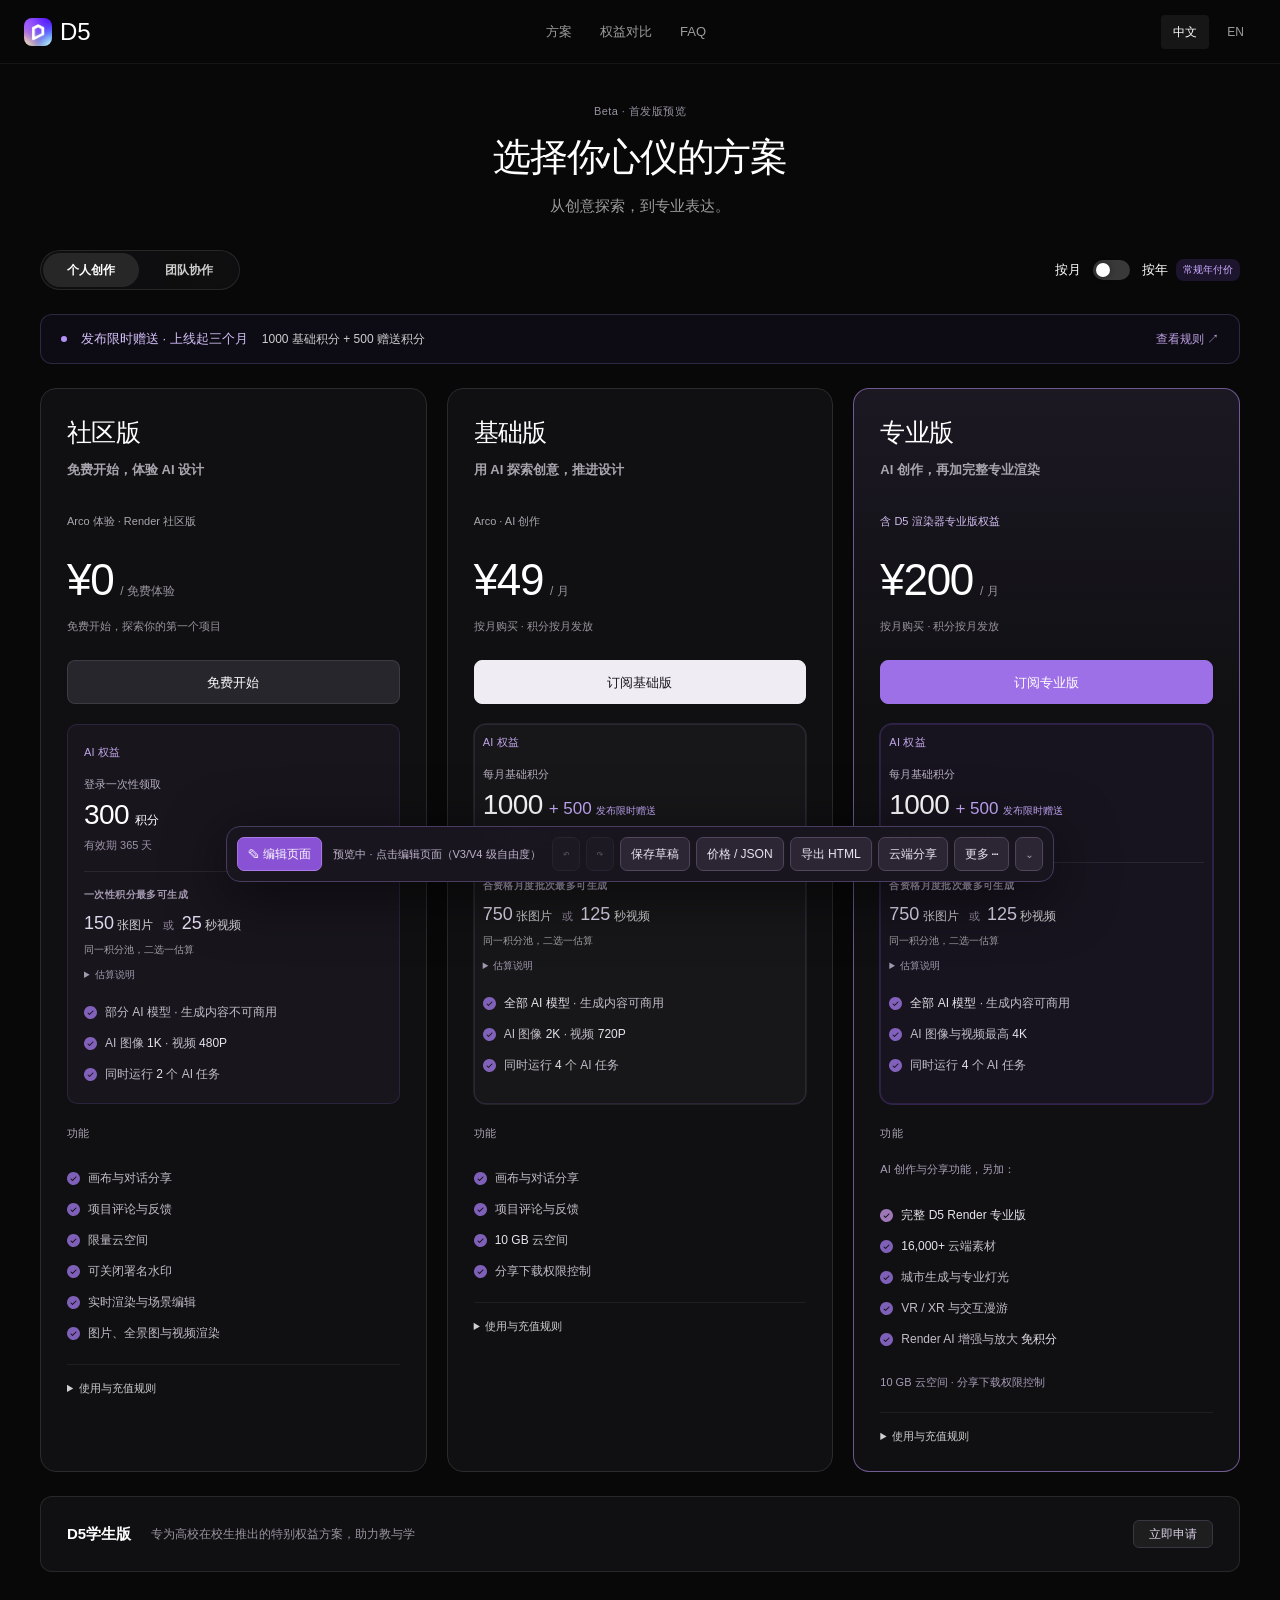
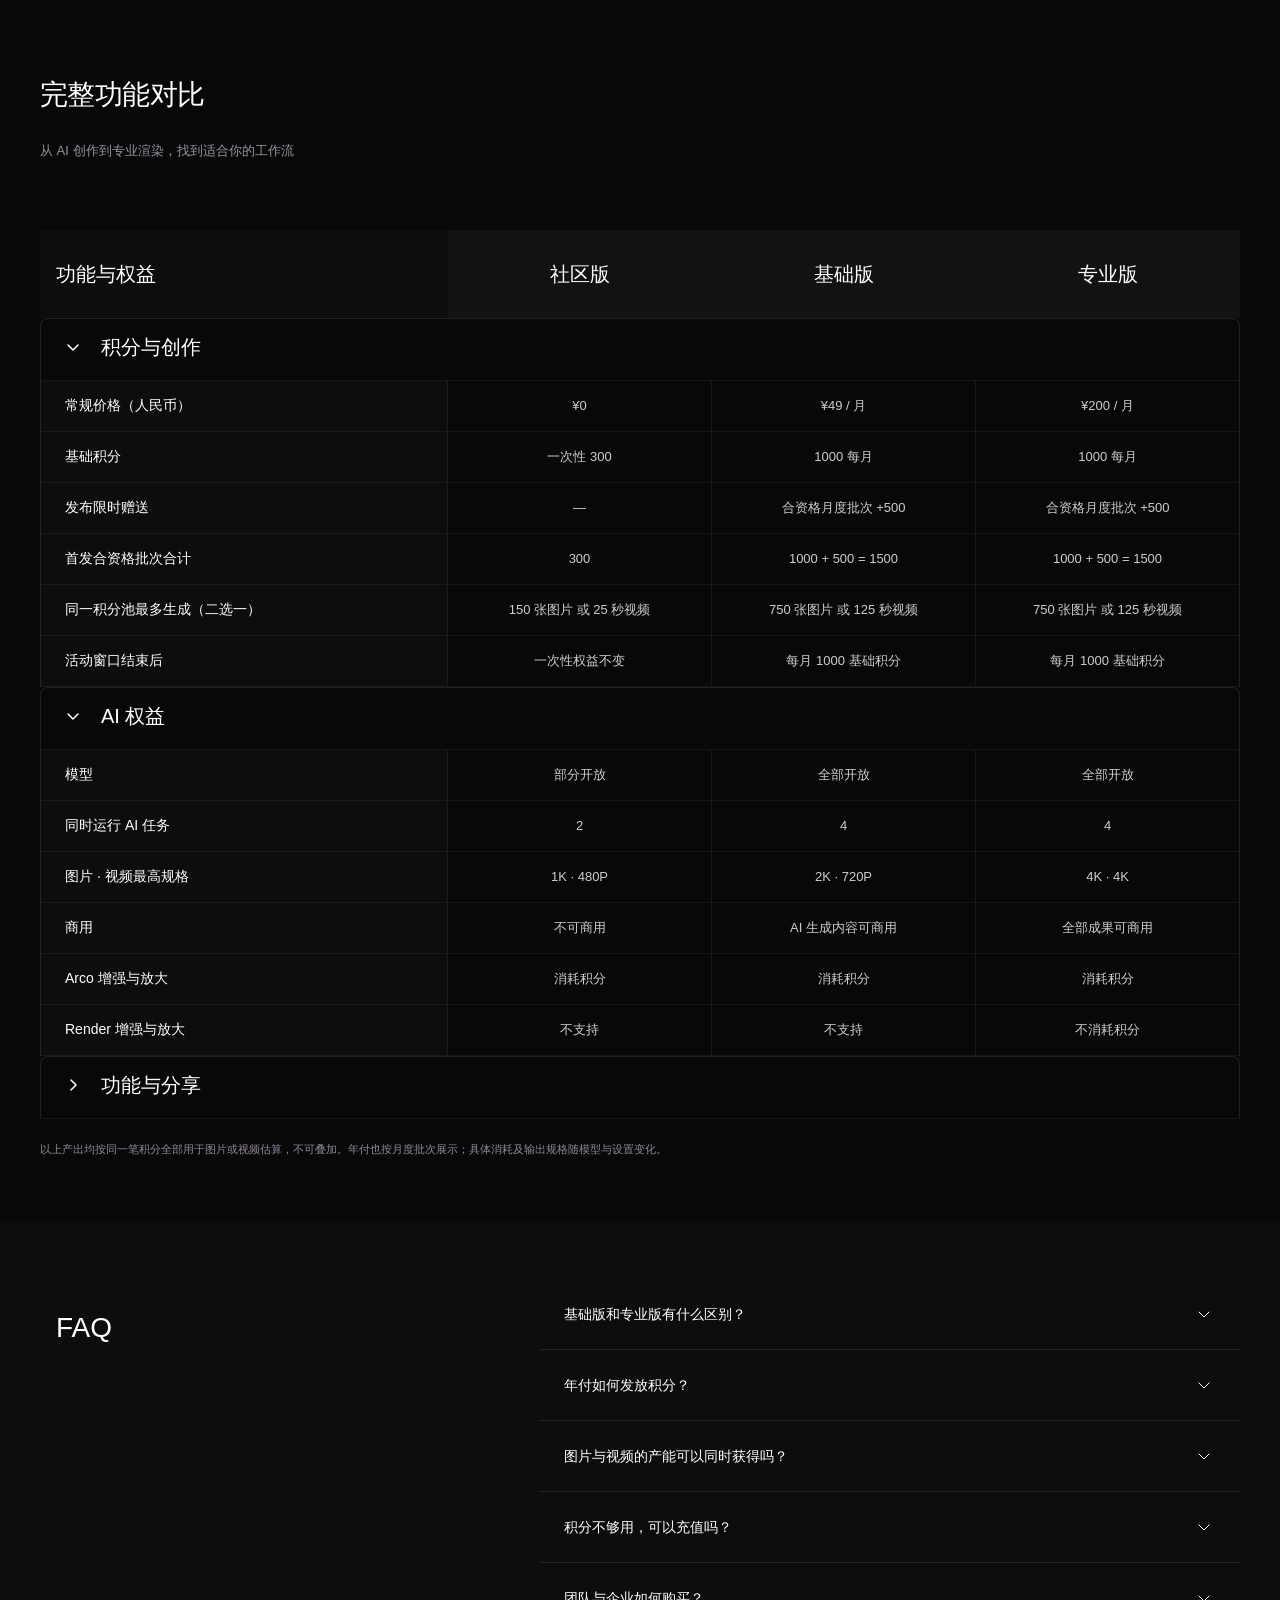
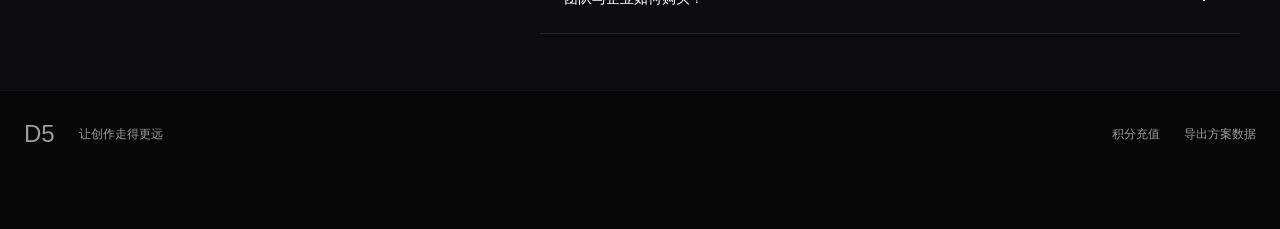
==== index.html @ 098150d0 "Add static D5 pricing beta demo for GitHub Pages. Extract the existing demo to the repository root, " ====
<!doctype html>
<html lang="zh-CN">
<head>
  <meta charset="UTF-8">
  <meta name="viewport" content="width=device-width, initial-scale=1">
  <meta name="theme-color" content="#000000">
  <meta name="d5-cloud-api" content="">
  <meta name="description" content="D5 首发方案：基础版与专业版每月 1000 基础积分，首发合资格批次加赠 500。">
  <title>D5 · 首发方案 Beta</title>
  <link rel="icon" href="assets/d5-logo.png">
  <link rel="stylesheet" href="styles.css?v=202611-beta-1">
  <link rel="stylesheet" href="beta.css?v=202611-beta-gork-1">
  <link rel="stylesheet" href="editor.css?v=202611-beta-gork-cloud-1">
</head>
<body data-page="pricing">
  <a class="skip-link" href="#main" data-zh="跳至主要内容" data-en="Skip to content">跳至主要内容</a>
  <header class="global-nav">
    <a class="brand" href="#pricing" aria-label="D5"><img src="assets/brand.webp" alt=""><span>D5</span></a>
    <nav class="section-nav" aria-label="Page sections">
      <a href="#pricing" data-zh="方案" data-en="Plans">方案</a>
      <a href="#comparison" class="personal-only" data-zh="权益对比" data-en="Compare">权益对比</a>

      <a href="#faq">FAQ</a>
    </nav>
    <fieldset class="language-switch" aria-label="Language">
      <button type="button" data-lang="zh" aria-pressed="true">中文</button><button type="button" data-lang="en" aria-pressed="false">EN</button>
    </fieldset>
  </header>
  <main id="main">
    <section class="hero container" data-module="hero">
      <span class="beta-marker" data-zh="Beta · 首发版预览" data-en="Beta · Launch preview">Beta · 首发版预览</span>
      <h1 data-edit-key="hero.title" data-zh="选择你心仪的方案" data-en="Choose the plan that suits you">选择你心仪的方案</h1>
      <p class="hero-subtitle" data-edit-key="hero.subtitle" data-zh="从创意探索，到专业表达。" data-en="From creative exploration to professional expression."></p>
    </section>
    <section class="pricing container" id="pricing" aria-label="Plans">
      <div class="pricing-toolbar">
        <div class="segmented audience-switch" role="group" aria-label="选择用户类别">
          <button type="button" data-audience="personal" aria-pressed="true" data-zh="个人创作" data-en="For creators">个人创作</button>
          <button type="button" data-audience="team" aria-pressed="false" data-zh="团队协作" data-en="For teams">团队协作</button>
        </div>
        <div class="billing personal-only">
          <span data-zh="按月" data-en="Monthly">按月</span>
          <button type="button" class="toggle" data-billing-toggle aria-pressed="false" aria-label="切换按年购买"><span></span></button>
          <div class="billing-annual"><span data-zh="按年" data-en="Yearly">按年</span><b data-zh="常规年付价" data-en="Regular annual rate">常规年付价</b></div>
        </div>
      </div>
      <aside class="launch-band personal-only" id="launch-rules" aria-label="Launch bonus" data-module="launchBand"><div id="launch-rules-body"></div></aside>
      <div class="plan-grid" id="plan-grid"></div>
      <div class="education personal-only" data-module="education"><div class="education-inner">
        <strong data-education="title">D5学生版</strong>
        <span data-education="subtitle">专为高校在校生推出的特别权益方案，助力教与学</span>
        <a href="https://www.d5render.cn/edu/" data-education="button">立即申请</a>
      </div></div>
    </section>
    <section class="section container personal-only" id="comparison" data-module="comparison" aria-labelledby="comparison-title">
      <div class="section-head"><h2 id="comparison-title" data-edit-key="comparison.title" data-zh="完整功能对比" data-en="Compare all features">完整功能对比</h2><p data-edit-key="comparison.subtitle" data-zh="从 AI 创作到专业渲染，找到适合你的工作流" data-en="From AI creation to professional rendering, find your workflow"></p></div>
      <p class="compare-hint" data-zh="左右滑动，查看完整对比 →" data-en="Swipe to compare all features →"></p>
      <div class="compare-scroll" tabindex="0" role="region" aria-labelledby="comparison-title"><div id="compare"></div></div>
      <p class="comparison-note" data-zh="以上产出均按同一笔积分全部用于图片或视频估算，不可叠加。年付也按月度批次展示；具体消耗及输出规格随模型与设置变化。" data-en="Output estimates use the same pool entirely for images or video and cannot be added together. Annual billing also shows monthly-batch output. Costs and output limits vary by model and settings."></p>
    </section>
    <section class="faq" id="faq" data-module="faq" aria-labelledby="faq-title"><div class="container faq-inner"><div class="faq-title"><h2 id="faq-title" data-edit-key="faq.title">FAQ</h2></div><div class="faq-list" id="faq-list"></div></div></section>
  </main>
  <footer class="beta-footer" data-module="footer"><a class="brand" href="#pricing"><span>D5</span></a><span data-edit-key="footer.tagline" data-zh="让创作走得更远" data-en="Take your creativity further"></span><div class="footer-links"><a href="topup.html" data-zh="积分充值" data-en="Credit top-ups"></a><button type="button" data-export data-zh="导出方案数据" data-en="Export plan data"></button></div></footer>
  <dialog id="order-preview" aria-labelledby="preview-title" aria-describedby="preview-demo"><div id="preview-content"></div></dialog>
  <div class="sr-only" id="announcer" role="status" aria-live="polite"></div>
  <script src="data.js?v=202611-beta-gork-1"></script>
  <script src="i18n-sync.js?v=202611-beta-1"></script>
  <script src="business.js?v=202611-beta-gork-1"></script>
  <script src="app.js?v=202611-beta-gork-1"></script>
  <script src="flows.js?v=202611-beta-gork-1"></script>
  <script src="editor.js?v=202611-beta-gork-cloud-1"></script>
  <script src="cloud-sync.js?v=202611-beta-gork-cloud-1"></script>
</body>
</html>
---- styles.css ----
@charset "UTF-8";
/* D5 pricing page.
   Section design: Figma "Official Website / Global" (31951:32322), 1920 frame, content px-240 → 1440.
   Header / footer: reference site (d5-arco-landing). */

:root {
  --content-width: min(1440px, calc(100% - clamp(32px, 8vw - 24px, 64px)));
  --ai: #9459ff;
  --font: Inter, "PingFang SC", "Microsoft YaHei", sans-serif;
  --border-10: rgba(255, 255, 255, .1);
  --border-6: rgba(255, 255, 255, .06);
  --text-80: rgba(255, 255, 255, .8);
  --text-60: rgba(255, 255, 255, .6);
}

* { box-sizing: border-box; }
[hidden] { display: none !important; }
html { scroll-behavior: smooth; scroll-padding-top: 64px; }
body { margin: 0; background: #000; color: #fff; font-family: var(--font); font-size: 14px; line-height: 22px; -webkit-font-smoothing: antialiased; }
a { color: inherit; text-decoration: none; }
button { font: inherit; color: inherit; background: none; border: 0; padding: 0; cursor: pointer; }
img { display: block; }
h1, h2, h3, p { margin: 0; }
fieldset { border: 0; margin: 0; padding: 0; min-width: 0; }
.sr-only { position: absolute; width: 1px; height: 1px; padding: 0; margin: -1px; overflow: hidden; clip: rect(0, 0, 0, 0); white-space: nowrap; border: 0; }
.container { width: var(--content-width); margin-inline: auto; }

/* ---------- Header (reference site) ---------- */
.global-nav { position: sticky; top: 0; z-index: 50; display: flex; align-items: center; justify-content: space-between; height: 64px; padding: 0 max(32px, 8.333vw); background: rgba(13, 13, 16, .9); -webkit-backdrop-filter: blur(24px); backdrop-filter: blur(24px); }
.brand { display: flex; align-items: center; gap: 8px; font-family: Outfit, Inter, sans-serif; font-size: 24px; font-weight: 500; white-space: nowrap; }
.brand img { width: 28px; height: 28px; border-radius: 8px; object-fit: cover; }
.language-switch { display: flex; gap: 6px; }
.language-switch button { padding: 8px 12px; border-radius: 4px; font-size: 12px; line-height: 18px; color: var(--text-60); }
.language-switch button[aria-pressed="true"] { background: rgba(255, 255, 255, .06); color: #fff; }

/* ---------- Hero ---------- */
.hero { display: flex; flex-direction: column; gap: 24px; padding: 120px 0 40px; text-align: center; }
.hero h1 { font-size: 64px; font-weight: 700; line-height: normal; }
.hero p { font-size: 24px; font-weight: 500; line-height: normal; color: var(--text-60); }

/* ---------- Pricing toolbar ---------- */
.pricing-toolbar { display: flex; align-items: center; justify-content: space-between; padding: 24px 0; }
.segmented { display: flex; align-items: center; gap: 2px; height: 48px; padding: 2px; border: 2px solid var(--border-10); border-radius: 9999px; background: rgba(255, 255, 255, .03); -webkit-backdrop-filter: blur(50px); backdrop-filter: blur(50px); }
.segmented button { height: 100%; padding: 0 24px; border-radius: 9999px; font-size: 12px; font-weight: 600; line-height: 16px; white-space: nowrap; opacity: .8; }
.segmented button[aria-pressed="true"] { background: rgba(255, 255, 255, .1); opacity: 1; }
.billing { display: flex; align-items: center; gap: 16px; font-size: 16px; font-weight: 600; line-height: 20px; white-space: nowrap; }
.billing-annual { display: flex; align-items: center; gap: 8px; }
.toggle { display: flex; align-items: center; width: 37px; height: 20px; padding: 3px; border-radius: 17px; background: rgba(255, 255, 255, .2); transition: background-color .16s ease; }
.toggle[aria-pressed="true"] { background: var(--ai); }
.toggle span { width: 14px; height: 14px; border-radius: 50%; background: #fff; box-shadow: 0 0 6.4px rgba(0, 0, 0, .4); transition: transform .2s ease; }
.toggle[aria-pressed="true"] span { transform: translateX(17px); }
.billing b { padding: 4px 8px; border-radius: 8px; background: var(--ai); font-size: 12px; font-weight: 500; line-height: 16px; }

/* ---------- Price cards ---------- */
.plan-grid { display: grid; grid-template-columns: repeat(3, minmax(0, 1fr)); gap: clamp(16px, 1.25vw, 24px); align-items: stretch; }
/* Team audience: 团队版 | 企业版 side-by-side; each module has 基础|专业 in one row */
.plan-grid.is-team {
  display: grid;
  grid-template-columns: repeat(2, minmax(0, 1fr));
  gap: 14px;
  align-items: stretch;
}
.seat-note { margin: 0; font-size: 13px; line-height: 18px; color: var(--text-80); }

/* Business modules: Team / Enterprise — version titles LARGE (personal plan-name scale);
   seat cards SMALLER / compact secondary hierarchy */
.biz-module {
  display: flex; flex-direction: column; gap: 14px;
  padding: 18px 14px 16px;
  border: 1px solid var(--border-10);
  border-radius: 16px;
  background: rgba(255, 255, 255, .02);
  min-width: 0;
}
.biz-module-head { display: flex; flex-direction: column; gap: 6px; padding: 0 2px 2px; }
/* Version = section hero: match personal .plan-name h2 (32/40) */
.biz-module-head h2 { font-size: 32px; font-weight: 500; line-height: 40px; letter-spacing: -.02em; }
.biz-module-head p { font-size: 14px; font-weight: 500; line-height: 22px; color: var(--text-60); }
.biz-module-head .biz-module-note { margin: 2px 0 0; font-size: 12px; line-height: 18px; color: var(--text-60); opacity: .85; }
.biz-seat-grid {
  display: grid;
  grid-template-columns: repeat(2, minmax(0, 1fr));
  gap: 10px;
  align-items: stretch;
}
/* Compact seat product cards — secondary to version header */
.plan-card.seat-card {
  gap: 10px;
  padding: 12px 10px 12px;
  border-width: 1px;
  border-radius: 12px;
}
.plan-card.seat-card .plan-zone-a { gap: 8px; padding-bottom: 0; }
.plan-card.seat-card .plan-title { gap: 4px; }
.plan-card.seat-card .plan-name h2 { font-size: 18px; font-weight: 600; line-height: 24px; letter-spacing: -.01em; }
.plan-card.seat-card .plan-desc { font-size: 12px; font-weight: 500; line-height: 18px; color: var(--text-60); }
.plan-card.seat-card .seat-capacity {
  margin-top: 0;
  padding: 8px 10px;
  gap: 2px;
  border-radius: 8px;
}
.plan-card.seat-card .seat-capacity .capacity-title { font-size: 14px; font-weight: 600; line-height: 20px; }
.plan-card.seat-card .plan-button {
  height: 36px;
  padding: 8px 10px;
  font-size: 13px;
  font-weight: 500;
  border-radius: 9999px;
}
.plan-card.seat-card .seat-bullets { margin-top: 0; gap: 0; }
.plan-card.seat-card .seat-bullets li {
  min-height: 0;
  padding: 4px 0;
  font-size: 12px;
  line-height: 18px;
  gap: 8px;
  color: rgba(255, 255, 255, .82);
}
.plan-card.seat-card .seat-bullets li .check { width: 14px; height: 14px; margin-top: 2px; }

/* Lovart-inspired card zones + AI/workflow split */
.plan-zone-a { display: flex; flex-direction: column; gap: 16px; padding-bottom: 4px; }
.capacity-zone {
  display: flex; flex-direction: column; gap: 6px;
  padding: 14px 16px;
  border: 1px solid var(--border-10);
  border-radius: 12px;
  background: rgba(255, 255, 255, .03);
}
.capacity-label { font-size: 12px; font-weight: 600; letter-spacing: .04em; text-transform: uppercase; color: var(--text-60); }
.capacity-title { font-size: 22px; font-weight: 600; line-height: 28px; letter-spacing: -.01em; }
.capacity-sub { font-size: 13px; line-height: 18px; color: var(--text-60); }
.capacity-meter { display: flex; gap: 6px; margin-top: 6px; }
.capacity-meter i { flex: 1; height: 4px; border-radius: 2px; background: rgba(255, 255, 255, .12); }
.capacity-meter i.on { background: var(--ai); }
.seat-capacity { margin-top: 0; }
.seat-capacity .capacity-title { font-size: 13px; line-height: 18px; }
.seat-bullets { margin-top: 0; }
.seat-bullets li { min-height: 0; padding: 6px 0; font-size: 13px; line-height: 20px; }

.benefit-stack { display: flex; flex-direction: column; gap: 0; margin-top: 0; }
.benefit-block { display: flex; flex-direction: column; gap: 10px; }
.benefit-label { font-size: 13px; font-weight: 600; line-height: 18px; color: var(--text-60); letter-spacing: .03em; }
.benefit-ai {
  padding: 14px 14px 12px;
  border: 1px solid rgba(148, 89, 255, .28);
  border-radius: 12px;
  background: linear-gradient(180deg, rgba(148, 89, 255, .14), rgba(148, 89, 255, .04));
}
.benefit-ai .benefit-label { color: #c9acff; }
.benefit-divider { height: 1px; margin: 16px 0; background: var(--border-10); }
.benefit-workflow .benefit-label { color: var(--text-80); }
.compare-text { display: inline-block; font-size: 13px; line-height: 18px; color: var(--text-80); }
.compare-empty { color: var(--text-60); opacity: .55; }
.plan-card { display: flex; flex-direction: column; gap: 16px; padding: clamp(16px, 1.67vw, 24px); border: 2px solid var(--border-10); border-radius: 16px; min-width: 0; overflow-wrap: anywhere; transition: border-color .16s ease, background-color .16s ease; }
.plan-card.basic { background: radial-gradient(ellipse 262px 290px at 50% 35%, rgba(255, 255, 255, .1), rgba(255, 255, 255, 0)); }
.plan-card.pro { border-color: #8f94fb; background: radial-gradient(ellipse 262px 290px at 50% 35%, rgba(199, 201, 253, .1) 50%, rgba(255, 255, 255, 0)); }
.plan-top { display: flex; flex-direction: column; gap: 16px; }
.plan-title { display: flex; flex-direction: column; gap: 8px; }
.plan-desc { font-size: 14px; font-weight: 500; line-height: 22px; color: var(--text-80); }
.plan-name { display: flex; flex-wrap: wrap; align-items: center; justify-content: space-between; gap: 8px; }
.plan-name h2 { font-size: 32px; font-weight: 500; line-height: 40px; }
.tag { max-width: 100%; padding: 8px; border-radius: 8px; background: #30a46c; font-size: 11px; font-weight: 600; line-height: normal; color: #fff; }
.plan-price { display: flex; flex-wrap: wrap; align-items: center; gap: 4px; min-height: 40px; }
.price-value { font-size: 32px; font-weight: 600; line-height: normal; white-space: nowrap; }
.price-period { font-size: 14px; line-height: 22px; color: var(--text-80); }
.plan-info { display: flex; flex-direction: column; gap: 8px; font-size: 15px; font-weight: 500; line-height: 24px; color: var(--text-80); }

.credit-block { display: flex; flex-direction: column; border-radius: 16px; }
.credit-wrap { padding: 0 8px; }
.credit-info { display: flex; flex-wrap: wrap; align-items: center; gap: 4px 8px; padding: 8px clamp(8px, 1.1vw, 16px); border: 1px solid var(--border-10); border-bottom: 0; border-radius: 16px 16px 0 0; background: linear-gradient(to top, rgba(255, 255, 255, .06), rgba(255, 255, 255, 0)); }
.pro .credit-info { background: linear-gradient(to top, rgba(175, 130, 255, .1), rgba(175, 130, 255, 0)); }
.credit-info img { flex: none; width: 16px; height: 16px; padding: 1.5px; }
.credit-info strong { font-size: 16px; font-weight: 500; line-height: 26px; }
.credit-info > span { font-size: 14px; line-height: 22px; color: var(--text-80); }
.rolling-number { display: inline-flex; font-variant-numeric: tabular-nums; line-height: 1.15; vertical-align: baseline; }
.number-wheel { display: inline-block; width: 1ch; height: 1.15em; overflow: hidden; }
.number-wheel-track { display: flex; flex-direction: column; }
.number-wheel-track > span { display: block; height: 1.15em; line-height: 1.15em; flex: none; }

.plan-button {
  height: 36px;
  padding: 8px 10px;
  font-size: 13px;
  font-weight: 500;
  border-radius: 9999px;
}
.plan-card.seat-card .seat-bullets { margin-top: 0; gap: 0; }
.plan-card.seat-card .seat-bullets li {
  min-height: 0;
  padding: 4px 0;
  font-size: 12px;
  line-height: 18px;
  gap: 8px;
  color: rgba(255, 255, 255, .82);
}
.plan-card.seat-card .seat-bullets li .check { width: 14px; height: 14px; margin-top: 2px; }

/* Lovart-inspired card zones + AI/workflow split */
.plan-zone-a { display: flex; flex-direction: column; gap: 16px; padding-bottom: 4px; }
.capacity-zone {
  display: flex; flex-direction: column; gap: 6px;
  padding: 14px 16px;
  border: 1px solid var(--border-10);
  border-radius: 12px;
  background: rgba(255, 255, 255, .03);
}
.capacity-label { font-size: 12px; font-weight: 600; letter-spacing: .04em; text-transform: uppercase; color: var(--text-60); }
.capacity-title { font-size: 22px; font-weight: 600; line-height: 28px; letter-spacing: -.01em; }
.capacity-sub { font-size: 13px; line-height: 18px; color: var(--text-60); }
.capacity-meter { display: flex; gap: 6px; margin-top: 6px; }
.capacity-meter i { flex: 1; height: 4px; border-radius: 2px; background: rgba(255, 255, 255, .12); }
.capacity-meter i.on { background: var(--ai); }
.seat-capacity { margin-top: 0; }
.seat-capacity .capacity-title { font-size: 13px; line-height: 18px; }
.seat-bullets { margin-top: 0; }
.seat-bullets li { min-height: 0; padding: 6px 0; font-size: 13px; line-height: 20px; }

.benefit-stack { display: flex; flex-direction: column; gap: 0; margin-top: 0; }
.benefit-block { display: flex; flex-direction: column; gap: 10px; }
.benefit-label { font-size: 13px; font-weight: 600; line-height: 18px; color: var(--text-60); letter-spacing: .03em; }
.benefit-ai {
  padding: 14px 14px 12px;
  border: 1px solid rgba(148, 89, 255, .28);
  border-radius: 12px;
  background: linear-gradient(180deg, rgba(148, 89, 255, .14), rgba(148, 89, 255, .04));
}
.benefit-ai .benefit-label { color: #c9acff; }
.benefit-divider { height: 1px; margin: 16px 0; background: var(--border-10); }
.benefit-workflow .benefit-label { color: var(--text-80); }
.compare-text { display: inline-block; font-size: 13px; line-height: 18px; color: var(--text-80); }
.compare-empty { color: var(--text-60); opacity: .55; }
.plan-card { display: flex; flex-direction: column; gap: 16px; padding: clamp(16px, 1.67vw, 24px); border: 2px solid var(--border-10); border-radius: 16px; min-width: 0; overflow-wrap: anywhere; transition: border-color .16s ease, background-color .16s ease; }
.plan-card.basic { background: radial-gradient(ellipse 262px 290px at 50% 35%, rgba(255, 255, 255, .1), rgba(255, 255, 255, 0)); }
.plan-card.pro { border-color: #8f94fb; background: radial-gradient(ellipse 262px 290px at 50% 35%, rgba(199, 201, 253, .1) 50%, rgba(255, 255, 255, 0)); }
.plan-top { display: flex; flex-direction: column; gap: 16px; }
.plan-title { display: flex; flex-direction: column; gap: 8px; }
.plan-desc { font-size: 14px; font-weight: 500; line-height: 22px; color: var(--text-80); }
.plan-name { display: flex; flex-wrap: wrap; align-items: center; justify-content: space-between; gap: 8px; }
.plan-name h2 { font-size: 32px; font-weight: 500; line-height: 40px; }
.tag { max-width: 100%; padding: 8px; border-radius: 8px; background: #30a46c; font-size: 11px; font-weight: 600; line-height: normal; color: #fff; }
.plan-price { display: flex; flex-wrap: wrap; align-items: center; gap: 4px; min-height: 40px; }
.price-value { font-size: 32px; font-weight: 600; line-height: normal; white-space: nowrap; }
.price-period { font-size: 14px; line-height: 22px; color: var(--text-80); }
.plan-info { display: flex; flex-direction: column; gap: 8px; font-size: 15px; font-weight: 500; line-height: 24px; color: var(--text-80); }

.credit-block { display: flex; flex-direction: column; border-radius: 16px; }
.credit-wrap { padding: 0 8px; }
.credit-info { display: flex; flex-wrap: wrap; align-items: center; gap: 4px 8px; padding: 8px clamp(8px, 1.1vw, 16px); border: 1px solid var(--border-10); border-bottom: 0; border-radius: 16px 16px 0 0; background: linear-gradient(to top, rgba(255, 255, 255, .06), rgba(255, 255, 255, 0)); }
.pro .credit-info { background: linear-gradient(to top, rgba(175, 130, 255, .1), rgba(175, 130, 255, 0)); }
.credit-info img { flex: none; width: 16px; height: 16px; padding: 1.5px; }
.credit-info strong { font-size: 16px; font-weight: 500; line-height: 26px; }
.credit-info > span { font-size: 14px; line-height: 22px; color: var(--text-80); }
.rolling-number { display: inline-flex; font-variant-numeric: tabular-nums; line-height: 1.15; vertical-align: baseline; }
.number-wheel { display: inline-block; width: 1ch; height: 1.15em; overflow: hidden; }
.number-wheel-track { display: flex; flex-direction: column; }
.number-wheel-track > span { display: block; height: 1.15em; line-height: 1.15em; flex: none; }

.plan-slider { position: relative; height: 32px; border: 1px solid var(--border-10); border-radius: 8px; background: rgba(255, 255, 255, .06); -webkit-backdrop-filter: blur(50px); backdrop-filter: blur(50px); overflow: hidden; touch-action: pan-y; user-select: none; -webkit-user-select: none; cursor: pointer; }
.slider-fill { position: absolute; inset: 0 auto 0 0; width: clamp(0%, var(--progress), 100%); border-radius: 7px 3px 3px 7px; background: rgba(255, 255, 255, .2); -webkit-backdrop-filter: blur(50px); backdrop-filter: blur(50px); transition: width .18s cubic-bezier(.2, .8, .2, 1); }
.slider-handle { position: absolute; top: 5px; left: clamp(0px, calc(var(--progress) - 2px), calc(100% - 4px)); width: 4px; height: 20px; border: 1px solid rgba(0, 0, 0, .2); border-radius: 2px; background: rgba(255, 255, 255, .9); filter: drop-shadow(0 8px 9px rgba(0, 0, 0, .22)) drop-shadow(0 2px 2.5px rgba(0, 0, 0, .18)); transition: left .18s cubic-bezier(.2, .8, .2, 1); pointer-events: none; }
.slider-label { position: absolute; left: 9.67px; top: 50%; transform: translateY(-50%); font-size: 16px; font-weight: 600; line-height: 16px; color: var(--text-80); pointer-events: none; }
.slider-ticks { position: absolute; inset: 0; pointer-events: none; }
.slider-ticks i { position: absolute; top: 11px; width: 2px; height: 8px; border-radius: 1px; background: rgba(255, 255, 255, .4); transform: translateX(-50%); }
.slider-ticks i:nth-child(1) { left: 33.333%; }
.slider-ticks i:nth-child(2) { left: 66.666%; }
.slider-ticks i:nth-child(3) { left: calc(100% - 10px); transform: translateX(-100%); }
.plan-slider input { position: absolute; inset: 0; width: 100%; height: 100%; margin: 0; opacity: 0; cursor: pointer; }
.plan-slider:has(input:focus-visible) { outline: 2px solid #c9acff; outline-offset: 2px; }

.plan-button { display: flex; align-items: center; justify-content: center; width: 100%; height: 48px; padding: 12px; border-radius: 9999px; font-size: 16px; font-weight: 500; line-height: 1; -webkit-backdrop-filter: blur(50px); backdrop-filter: blur(50px); transition: border-color .16s ease, background-color .16s ease, color .16s ease; }
.community .plan-button { border: 1px solid rgba(255, 255, 255, .2); }
.basic .plan-button { border: 1px solid rgba(255, 255, 255, .2); background: #fff; color: #000; }
.pro .plan-button { border: 1px solid var(--border-6); background: var(--ai); }
.plan-card:focus-within { border-color: rgba(255, 255, 255, .24); background-color: rgba(255, 255, 255, .035); }
.plan-card.pro:focus-within { border-color: #b0a5ff; }
.plan-button:focus-visible { outline: 2px solid #c9acff; outline-offset: 3px; }
.community .plan-button:focus-visible { border-color: rgba(255, 255, 255, .4); background-color: rgba(255, 255, 255, .08); }
.basic .plan-button:focus-visible { background-color: #e6e6e6; }
.pro .plan-button:focus-visible { background-color: #a775ff; }
@media (hover: hover) and (pointer: fine) {
  .plan-card:hover { border-color: rgba(255, 255, 255, .24); background-color: rgba(255, 255, 255, .035); }
  .plan-card.pro:hover { border-color: #b0a5ff; }
  .community .plan-button:hover { border-color: rgba(255, 255, 255, .4); background-color: rgba(255, 255, 255, .08); }
  .basic .plan-button:hover { background-color: #e6e6e6; }
  .pro .plan-button:hover { background-color: #a775ff; }
}
.plan-list { list-style: none; margin: 0; padding: 0; display: flex; flex-direction: column; gap: 2px; }
.plan-list li {
  display: flex; align-items: flex-start; gap: 10px;
  min-height: 0; padding: 6px 0;
  font-size: 13px; line-height: 20px; color: rgba(255, 255, 255, .88);
}
.plan-list li .check { flex: none; width: 16px; height: 16px; margin-top: 2px; opacity: .9; }
.plan-list li span { flex: 1; min-width: 0; }
.plan-list-secondary li { color: var(--text-80); font-size: 13px; line-height: 20px; }
.plan-list em { font-style: normal; font-weight: 500; color: #c9acff; margin-left: 6px; }

/* ---------- Education ---------- */
.education { display: flex; justify-content: center; padding: 16px; }
.education-inner { display: flex; flex: 1; align-items: center; justify-content: center; gap: 16px; min-width: 0; padding: 8px 40px; border-radius: 8px; }
.education strong { font-size: 16px; font-weight: 600; line-height: normal; white-space: nowrap; }
.education span { font-size: 14px; line-height: 22px; white-space: nowrap; }
.education a { padding: 12px; border: 1px solid var(--border-6); border-radius: 4px; background: rgba(255, 255, 255, .06); font-size: 14px; line-height: 1; white-space: nowrap; -webkit-backdrop-filter: blur(50px); backdrop-filter: blur(50px); }

/* ---------- Sections ---------- */
.section { padding-bottom: 120px; }
.section-head { display: flex; flex-direction: column; gap: 16px; padding: 40px 0; }
.section-head h2 { font-size: 32px; font-weight: 600; line-height: normal; }
.section-head p { font-size: 16px; font-weight: 700; line-height: normal; color: var(--text-60); }
.section-head.row { flex-direction: row; align-items: center; justify-content: space-between; }
.section-head.row > div:first-child { display: flex; flex-direction: column; gap: 16px; }
.section-placeholder { height: 128px; }

/* ---------- Feature comparison ---------- */
.compare-scroll { width: 100%; overflow-x: auto; -webkit-overflow-scrolling: touch; }
.compare-scroll:focus-visible { outline: 2px solid #c9acff; outline-offset: 4px; border-radius: 8px; }
.compare-table { width: 100%; min-width: 640px; table-layout: fixed; border-collapse: separate; border-spacing: 0; }
.compare-table th, .compare-table td { vertical-align: middle; overflow-wrap: anywhere; }
.compare-table thead th { padding: 24px 12px; font-size: 20px; font-weight: 500; line-height: 40px; text-align: center; }
.compare-table thead .lead { width: 34%; padding-left: 16px; text-align: left; }
.compare-table thead .col { width: 22%; }
.compare-table thead .lead img { display: inline-block; width: 12px; height: 12px; margin-left: 4px; vertical-align: middle; }
.compare-table tbody th, .compare-table tbody td { border-bottom: 1px solid var(--border-6); border-right: 1px solid var(--border-6); }
.compare-table tbody tr > :first-child { border-left: 1px solid var(--border-10); }
.compare-table tbody tr > :last-child { border-right-color: var(--border-10); }
.compare-table .compare-group { padding: 16px 20px; border-top: 1px solid var(--border-10); border-radius: 8px 8px 0 0; font-size: 20px; font-weight: 500; line-height: 24px; text-align: left; }
.compare-group img { display: inline-block; width: 24px; height: 24px; margin-right: 8px; vertical-align: middle; }
.compare-table tbody .lead { padding: 16px 24px; font-size: 14px; font-weight: 500; line-height: normal; text-align: left; }
.compare-table tbody .col { padding: 14px 12px; text-align: center; }
.compare-table tbody .col img { width: 20px; height: 20px; margin-inline: auto; padding: 1.875px; }
.compare-table tbody tr:last-child > * { border-bottom-color: var(--border-10); }
.compare-table tbody tr:last-child > :first-child { border-bottom-left-radius: 8px; }
.compare-table tbody tr:last-child > :last-child { border-bottom-right-radius: 8px; }

/* ---------- FAQ ---------- */
.faq { background: rgba(255, 255, 255, .03); padding: 80px 0; }
.faq-inner { display: grid; grid-template-columns: minmax(0, 5fr) minmax(0, 7fr); align-items: start; }
.faq-title { display: flex; align-items: center; min-width: 0; min-height: 98px; padding: 0 16px; }
.faq-title h2 { font-size: 32px; font-weight: 600; line-height: normal; font-feature-settings: "halt" 1; }
.faq-list { width: 100%; min-width: 0; overflow-wrap: anywhere; }
.faq-list details { border-bottom: 1px solid var(--border-10); }
.faq-list summary { display: flex; align-items: flex-start; gap: 16px; padding: 24px; list-style: none; cursor: pointer; font-size: 14px; font-weight: 500; line-height: 22px; }
.faq-list summary::-webkit-details-marker { display: none; }
.faq-list summary span { flex: 1; min-width: 0; }
.faq-list summary img { flex: none; width: 24px; height: 24px; margin: -1px 0; transition: transform .2s ease; }
.faq-list details[open] summary img { transform: rotate(180deg); }
.faq-list details p { padding: 0 24px 24px; font-size: 14px; line-height: 22px; color: var(--text-60); }

/* ---------- Footer (reference site) ---------- */
.reference-footer { padding: 80px max(32px, 50vw - 600px) 0; background: #1c1c21; color: var(--text-60); font-size: 14px; }
.footer-columns { display: grid; grid-template-columns: repeat(4, 1fr) 1.45fr 1.85fr; gap: 20px; }
.footer-columns h3 { margin: 0 0 16px; font-family: Outfit, Inter, sans-serif; font-size: 16px; font-weight: 500; line-height: 26px; color: #fff; }
.footer-columns a { display: block; margin: 0 0 12px; font-size: 14px; line-height: 20px; color: var(--text-60); }
.footer-columns a:hover { color: #fff; }
.footer-columns .company-heading { margin-top: 25px; }
.footer-subscribe p { margin: 0 0 25px; font-size: 14px; line-height: 24px; }
.newsletter-placeholder { display: flex; align-items: center; justify-content: space-between; width: 100%; margin: 0 0 30px; padding: 0; border: 1px solid #fff; border-radius: 3px; font-size: 12px; color: #fff; }
.newsletter-placeholder input { flex: 1; min-width: 0; padding: 12px 14px; border: 0; background: transparent; color: #fff; font: inherit; }
.newsletter-placeholder input::placeholder { color: #aaa; }
.newsletter-placeholder button { padding: 12px; background: #fff; color: #161616; font-weight: 500; white-space: nowrap; }
.social-labels { font-size: 12px; line-height: 24px; color: #a2a2a6; }
.footer-legal { display: flex; align-items: center; justify-content: space-between; gap: 20px; margin-top: 100px; padding: 25px 0; font-size: 12px; color: rgba(255, 255, 255, .4); }
.footer-legal a:hover { color: #fff; }
.footer-legal .language-switch button { font-size: 11px; }

/* ---------- Responsive ---------- */
@media (max-width: 1100px) {
  .hero h1 { font-size: 48px; }
  .hero p { font-size: 20px; }
  .footer-columns { grid-template-columns: repeat(3, 1fr); gap: 40px; }
  .footer-legal { flex-wrap: wrap; margin-top: 65px; }
  .reference-footer { padding-top: 55px; }
}

@media (max-width: 900px) {
  .global-nav { padding: 0 24px; }
  .hero { gap: 16px; padding: 80px 0 24px; }
  .hero h1 { font-size: 36px; }
  .hero p { font-size: 16px; }
  .pricing-toolbar { flex-wrap: wrap; justify-content: center; gap: 16px; }
  .plan-grid { grid-template-columns: repeat(2, minmax(0, 1fr)); }
  .plan-grid.is-team { grid-template-columns: minmax(0, 1fr); gap: 12px; }
  .biz-seat-grid { grid-template-columns: repeat(2, minmax(0, 1fr)); }
  .plan-card.community { grid-column: 1 / -1; }
  .education { padding: 16px 0; }
  .education-inner { flex-direction: column; gap: 12px; padding: 8px 0; text-align: center; }
  .education span { white-space: normal; }
  .section { padding-bottom: 80px; }
  .section-head { padding: 32px 0; gap: 12px; }
  .section-head h2 { font-size: 28px; }
  .section-head.row { flex-direction: column; align-items: flex-start; gap: 24px; }
  .section-placeholder { height: 96px; }
  .faq { padding: 48px 0; }
  .faq-title h2 { font-size: 28px; }
  .reference-footer { padding: 40px 24px 0; }
  .footer-columns a, .footer-subscribe p { font-size: 12px; }
  .footer-columns h3 { font-size: 15px; }
  .footer-legal { font-size: 10px; }
}

@media (max-width: 640px) {
  .plan-grid { grid-template-columns: minmax(0, 1fr); }
  .biz-seat-grid { grid-template-columns: minmax(0, 1fr); }
  .biz-module { padding: 14px 12px 14px; }
  .biz-module-head h2 { font-size: 28px; line-height: 36px; }
  .plan-card.seat-card .plan-name h2 { font-size: 16px; line-height: 22px; }
  .plan-card.seat-card .plan-desc { font-size: 12px; line-height: 18px; }
  .plan-card.seat-card .plan-button { height: 34px; font-size: 12px; }
  .faq-inner { grid-template-columns: minmax(0, 1fr); }
  .faq-title { min-height: 0; padding: 0 24px 16px; }
}

@media (max-width: 560px) {
  .hero h1 { font-size: 32px; }
  .billing { font-size: 14px; }
  .footer-columns { grid-template-columns: repeat(2, 1fr); gap: 30px 20px; }
  .footer-subscribe { grid-column: 1 / -1; max-width: 320px; }
  .footer-columns h3 { font-size: 14px; }
  .footer-legal { display: block; margin-top: 40px; line-height: 22px; }
  .footer-legal > span { display: block; margin-bottom: 8px; }
  .footer-legal .language-switch { margin-top: 12px; }
}

@media (prefers-reduced-motion: reduce) {
  html { scroll-behavior: auto; }
  *, *::before, *::after { transition: none !important; }
}

.plan-list span b { color: var(--text); font-weight: 650; }
.seat-bullets span b { color: var(--text); font-weight: 650; }

/* Comparison and business layout */
.compare-group-toggle {
  display: inline-flex;
  align-items: center;
  gap: 8px;
  width: 100%;
  text-align: left;
  font: inherit;
  color: inherit;
  background: none;
  border: 0;
  padding: 0;
  cursor: pointer;
}
.compare-group-toggle img {
  transition: transform .16s ease;
}
.compare-group-toggle[aria-expanded="false"] img {
  transform: rotate(-90deg);
}
.team-intro {
  grid-column: 1 / -1;
  display: flex;
  flex-direction: column;
  gap: 8px;
  padding: 8px 4px 4px;
}
.team-intro h2 {
  font-size: 28px;
  font-weight: 600;
  line-height: 36px;
}
.team-intro p {
  font-size: 14px;
  line-height: 22px;
  color: var(--text-60);
  max-width: 720px;
}
.biz-module-tagline {
  font-size: 13px !important;
  line-height: 20px !important;
  color: var(--text-80) !important;
}
.plan-card.pro .benefit-ai {
  outline: 1px solid rgba(148, 89, 255, .25);
  border-radius: 12px;
  padding: 8px;
  background: rgba(148, 89, 255, .06);
}
.plan-card.basic .benefit-ai {
  outline: 1px solid rgba(255, 255, 255, .08);
  border-radius: 12px;
  padding: 8px;
  background: rgba(255, 255, 255, .03);
}

@media (max-width: 900px) {
  .plan-grid:not(.is-team) {
    grid-template-columns: 1fr;
  }
  .hero h1 { font-size: 36px; }
  .hero p { font-size: 16px; }
  .team-intro h2 { font-size: 22px; line-height: 28px; }
}

@media (max-width: 640px) {
  .plan-grid.is-team {
    grid-template-columns: 1fr;
  }
  .biz-seat-grid {
    grid-template-columns: 1fr;
  }
  .pricing-toolbar {
    flex-direction: column;
    align-items: stretch;
    gap: 12px;
  }
}


/* Price notes */
.price-label { font-size: 13px; color: var(--text-60); margin-right: 4px; }
.price-annual-note { margin: 6px 0 0; font-size: 12px; line-height: 18px; color: var(--text-60); max-width: 280px; }
.currency-cny { font-size: 11px; font-weight: 600; color: var(--text-60); margin-left: 4px; vertical-align: super; }
.compare-text strong { font-weight: 650; color: var(--text); }
@media (max-width: 640px) {
}

/* V4.1: personal three cards always present after team→personal */
.plan-grid:not(.is-team) > .plan-card[data-personal-card],
.plan-grid:not(.is-team) > .plan-card[data-plan-card] {
  display: flex;
  visibility: visible;
}
.plan-grid:not(.is-team) {
  min-height: 0;
}


/* V4.2: expanded front-card benefits; original price/layout preserved. */
.benefit-recharge .benefit-label { color: var(--text-80); }
.benefit-professional { border: 1px solid rgba(143,148,251,.35); background:rgba(143,148,251,.06); padding:14px; border-radius:12px; }
.benefit-professional .benefit-label { color:#c9acff; }
.seat-benefit-groups { display:flex; flex-direction:column; gap:18px; min-width:0; }
.seat-benefit-groups .benefit-block:not(.benefit-ai) { padding-top:14px; border-top:1px solid var(--border-10); }
.seat-benefit-groups .benefit-ai { padding:12px; }
.seat-benefit-groups .benefit-label { font-size:13px; }
.benefit-stack .plan-list li { min-height:0; }

/* V4 overview: two benefit sections, product scope once, limits inline. */
.product-scope { margin:10px 0 16px; font-size:12px; line-height:1.65; color:var(--text-60); overflow-wrap:anywhere; }
.benefit-terms { margin-top:14px; font-size:12px; line-height:1.65; color:var(--text-60); }
.benefit-terms summary { cursor:pointer; color:var(--text-80); }
.benefit-terms .plan-list { margin-top:10px; }
.benefit-terms p { margin-top:8px; }
.benefit-stack .plan-list li em, .seat-benefit-groups .plan-list li em { line-height:1.65; }

/* V4 short benefits: AI first, Render as an additive upgrade. */
.plan-position { font-size:16px; font-weight:600; line-height:1.5; color:var(--text-80); }
.product-scope { margin:0; font-size:12px; }
.pro-retained { margin:-6px 0 0; color:#c9d3ff; font-size:12px; line-height:1.55; }
.feature-upgrade { padding:14px; border:1px solid rgba(143,148,251,.38); border-radius:12px; background:rgba(143,148,251,.08); }
.feature-upgrade .benefit-label { color:#c9d3ff; }
.feature-inheritance { font-size:12px; line-height:1.6; color:var(--text-60); }
.feature-upgrade [data-features-list] li:first-child { font-size:15px; color:#fff; }
.feature-upgrade [data-features-list] li:first-child .check { filter:brightness(1.25); }
.feature-storage { margin:2px 0 0; font-size:12px; color:var(--text-60); line-height:1.6; }
.credit-issue { font-size:12px; color:var(--text-60); }
.credit-issue summary { cursor:pointer; }
.credit-issue .capacity-sub { padding-top:6px; }
.benefit-stack .plan-list { gap:2px; }
.benefit-stack > .benefit-terms { margin-top:14px; }

/* Personal allowance translated into output, not a duplicate tier selector. */
.generation-output { font-size:18px; line-height:1.5; color:var(--text-80); }
.generation-output b { font-size:23px; font-weight:600; color:var(--text); }
.generation-or { font-size:13px; color:var(--text-60); margin-right:4px; }
.generation-assumptions { margin-top:4px; }
---- beta.css ----
/* November launch additions to the original V4 visual system. */
:root { --text:#fff; }
:focus-visible { outline:2px solid #c9acff; outline-offset:4px; }
.skip-link { position:fixed; top:-100px; left:12px; z-index:200; padding:12px; background:#fff; color:#000; }
.skip-link:focus { top:12px; }
.global-nav { gap:16px; padding-inline:max(24px,calc((100vw - 1320px)/2)); }
.section-nav { display:flex; justify-content:center; gap:28px; color:var(--text-60); font-size:13px; }
.section-nav a:hover { color:#fff; }
.hero { padding-top:72px; gap:20px; }
.hero h1 { font-size:clamp(32px,4.4vw,60px); letter-spacing:-.035em; }
.beta-marker { display:inline-flex; align-self:center; font-size:11px; font-weight:500; letter-spacing:.04em; line-height:18px; padding:4px 10px; color:#bbb5cd; border:1px solid rgba(180,160,220,.22); border-radius:20px; }
.billing b { background:rgba(148,89,255,.15); color:#c9acff; }
.pricing-toolbar { padding-bottom:28px; }
.plan-card:not(.seat-card) .plan-zone-a { flex:1; gap:14px; }
.plan-card:not(.seat-card) { gap:22px; }
.plan-card:not(.seat-card) .plan-position { min-height:48px; }
.plan-card:not(.seat-card) .plan-price { margin-top:6px; }
.plan-card:not(.seat-card) .price-value { font-size:42px; letter-spacing:-.03em; }
.price-context { min-height:38px; color:var(--text-60); font-size:12px; line-height:19px; }
.pro .price-context { color:#c9d3ff; }
.launch-credit { padding:14px 16px; border:1px solid rgba(148,89,255,.25); border-radius:12px; background:linear-gradient(130deg,rgba(148,89,255,.10),transparent); }
.launch-label { color:var(--text-60); font-size:11px; line-height:18px; margin-bottom:8px; }
.launch-equation { font-size:13px; line-height:23px; }
.launch-gift { color:#c9acff; }
.launch-total { display:block; margin-top:3px; color:var(--text-80); }
.launch-total strong { font-size:27px; line-height:34px; font-weight:600; color:#fff; }
.issuance-note { color:var(--text-60); font-size:11px; line-height:18px; }
.community-credit { padding:16px; min-height:110px; border:1px solid var(--border-10); border-radius:12px; color:var(--text-80); }
.community-credit strong { font-size:22px; line-height:30px; font-weight:500; }
.community-credit p { font-size:12px; margin-top:8px; color:var(--text-60); }
.pool-note { font-size:11px; line-height:18px; color:var(--text-60); }
.batch-footnote { max-width:900px; margin:20px auto 12px; text-align:center; font-size:12px; line-height:20px; color:var(--text-60); }
.education { margin-top:8px; margin-bottom:40px; }
.education-inner { flex-wrap:wrap; }
.education span { white-space:normal; }
.section { padding-bottom:72px; }
.section-head p { font-size:14px; font-weight:400; line-height:22px; }
.comparison-note { margin-top:20px; font-size:12px; line-height:20px; color:var(--text-60); max-width:900px; }
.rule-grid { display:grid; grid-template-columns:repeat(3,minmax(0,1fr)); border:1px solid var(--border-10); border-radius:16px; }
.rule-item { padding:28px; }
.rule-item+.rule-item { border-left:1px solid var(--border-10); }
.rule-item h3 { margin-bottom:12px; font-size:16px; font-weight:500; }
.rule-item p { color:var(--text-60); font-size:13px; line-height:23px; }
.text-link { display:inline-block; margin-top:22px; color:#c9acff; font-size:13px; }
.benefit-terms a { color:#c9acff; text-decoration:underline; text-underline-offset:3px; }
.beta-footer { display:flex; align-items:center; gap:24px; padding:48px max(24px,calc((100vw - 1320px)/2)); color:var(--text-60); background:#161619; font-size:12px; }
.footer-links { margin-left:auto; display:flex; gap:24px; }
#order-preview { color:#fff; font:inherit; width:min(600px,calc(100% - 32px)); max-height:calc(100dvh - 40px); padding:28px; border:1px solid rgba(180,160,220,.3); border-radius:20px; background:#141216; overflow:auto; overscroll-behavior:contain; }
#order-preview::backdrop { background:rgba(0,0,0,.76); backdrop-filter:blur(6px); }
body:has(dialog[open]) { overflow:hidden; }
.preview-top { display:flex; align-items:center; justify-content:space-between; margin-bottom:22px; }
.close-preview { width:40px; height:40px; font-size:26px; border-radius:50%; background:rgba(255,255,255,.05); }
#preview-title { font-size:26px; line-height:36px; font-weight:600; }
.preview-demo { color:#c9acff; font-size:12px; line-height:20px; margin-top:10px; }
#order-preview dl { margin:20px 0; }
.order-row { display:grid; grid-template-columns:minmax(0,1fr) minmax(0,1.4fr); gap:18px; padding:14px 0; border-bottom:1px solid var(--border-10); font-size:13px; line-height:22px; }
.order-row dt { color:var(--text-60); }
.order-row dd { margin:0; text-align:right; overflow-wrap:anywhere; }
[data-order-amount] { font-size:25px; line-height:32px; font-weight:600; }
.order-note { font-size:12px; line-height:21px; color:var(--text-60); margin:12px 0; }
.preview-done { width:100%; min-height:46px; padding:12px; margin-top:20px; background:var(--ai); border-radius:30px; font-weight:500; }
.topup-main { width:min(900px,calc(100% - 32px)); margin:64px auto 96px; }
.topup-main h1 { font-size:40px; line-height:1.25; margin:24px 0 18px; }
.topup-main>.lead { font-size:16px; color:var(--text-60); margin-bottom:32px; }
.topup-box { padding:28px; border:1px solid var(--border-10); border-radius:16px; margin-top:24px; }
.topup-box h2 { font-size:20px; margin-bottom:18px; }
.topup-status { margin-top:20px; padding:20px; border:1px solid rgba(148,89,255,.3); border-radius:12px; background:rgba(148,89,255,.07); }
.topup-status h3 { margin-bottom:10px; }
.topup-status p { color:var(--text-60); line-height:24px; }
.topup-selector { display:flex; gap:10px; flex-wrap:wrap; }
.topup-selector button { border:1px solid var(--border-10); padding:10px 18px; border-radius:24px; }
.topup-selector button[aria-pressed="true"] { background:rgba(148,89,255,.25); border-color:#9459ff; }
@media (max-width:900px) {
  .global-nav { flex-wrap:wrap; height:auto; min-height:64px; padding-block:12px; gap:10px; }
  .section-nav { order:3; width:100%; justify-content:space-around; gap:10px; font-size:12px; padding-top:6px; }
  .global-nav>.language-switch { margin-left:auto; }
  .hero { padding-top:48px; }
  .plan-card:not(.seat-card) .plan-position { min-height:0; }
  .rule-grid { grid-template-columns:1fr; }
  .rule-item+.rule-item { border-left:0; border-top:1px solid var(--border-10); }
  .education { margin-bottom:16px; }
}
@media (max-width:640px) {
  html { scroll-padding-top:112px; }
  .billing { justify-content:center; font-size:13px; gap:12px; }
  .segmented { justify-content:center; }
  .segmented button { flex:1; }
  .hero h1 { font-size:32px; }
  .plan-card:not(.seat-card) .price-value { font-size:38px; }
  .beta-footer { flex-wrap:wrap; gap:16px; padding:32px 24px; }
  .footer-links { width:100%; margin-left:0; }
  #order-preview { padding:20px; }
  .order-row { grid-template-columns:minmax(0,1fr) minmax(0,1.45fr); gap:12px; }
  .topup-main h1 { font-size:32px; }
  .topup-box { padding:20px; }
}

/* Beta 2: one editorial rhythm, aligned decision cards. */
body[data-page="pricing"] { --content-width:min(1200px,calc(100% - 48px)); background:#080809; }
body[data-page="pricing"] .global-nav { background:rgba(8,8,9,.94); border-bottom:1px solid var(--border-6); }
body[data-page="pricing"] .hero { padding:56px 0 30px; gap:14px; }
body[data-page="pricing"] .hero h1 { font-size:clamp(30px,3.4vw,44px); font-weight:550; line-height:1.2; letter-spacing:-.035em; }
body[data-page="pricing"] .hero .hero-subtitle { font-size:15px; font-weight:400; color:var(--text-60); line-height:24px; }
body[data-page="pricing"] .beta-marker { border:0; padding:0; color:#97919f; font-size:11px; }
body[data-page="pricing"] .pricing-toolbar { padding:8px 0 24px; }
body[data-page="pricing"] .segmented { height:40px; border-width:1px; }
body[data-page="pricing"] .billing { font-size:13px; font-weight:400; gap:12px; }
body[data-page="pricing"] .billing b { font-size:10px; padding:3px 7px; }
.launch-band { margin:0 0 24px; padding:14px 20px; border:1px solid rgba(170,135,226,.22); background:rgba(139,92,246,.045); border-radius:12px; color:var(--text-80); font-size:12px; line-height:20px; }
.launch-band-head { display:flex; align-items:center; flex-wrap:wrap; gap:8px 14px; }
.launch-dot { height:6px; width:6px; border-radius:50%; background:#b392f5; }
.launch-band-head strong { color:#d4c0f9; font-weight:500; font-size:13px; }
.launch-band-head>a { margin-left:auto; color:#bca0e4; font-size:12px; }
.launch-band details { margin:0; }
.launch-band summary { font-size:11px; margin-top:8px; color:#aaa2b4; cursor:pointer; }
.launch-band details:not([open]) summary { display:none; }
.launch-band p { margin-top:12px; max-width:960px; color:#b2aab9; font-size:12px; line-height:21px; }
.launch-band .text-link { margin-top:12px; }
body[data-page="pricing"] .plan-grid:not(.is-team) { gap:20px; align-items:stretch; }
body[data-page="pricing"] .plan-card:not(.seat-card) { padding:26px; gap:20px; background:#101012; border:1px solid #2b2a2e; border-radius:16px; min-width:0; box-shadow:none; }
body[data-page="pricing"] .plan-card.pro { border-color:rgba(170,135,226,.6); background:linear-gradient(180deg,rgba(144,105,210,.085),transparent 320px),#101012; }
body[data-page="pricing"] .plan-card:not(.seat-card) .plan-zone-a { display:flex; flex-direction:column; flex:0 0 auto; gap:0; min-height:225px; }
body[data-page="pricing"] .plan-title { display:flex; flex-direction:column; gap:10px; }
body[data-page="pricing"] .plan-name h2 { font-size:25px; line-height:34px; font-weight:500; letter-spacing:-.025em; }
body[data-page="pricing"] .plan-card:not(.seat-card) .plan-position { min-height:44px; line-height:22px; color:#a9a5ae; font-size:13px; }
body[data-page="pricing"] .product-scope { min-height:24px; font-size:11px; line-height:20px; margin-top:8px; color:#a9a5ae; }
body[data-page="pricing"] .pro-anchor { color:#d1bcf0; font-weight:500; }
body[data-page="pricing"] .plan-card:not(.seat-card) .plan-price { display:flex; align-items:baseline; gap:7px; height:64px; margin-top:17px; }
body[data-page="pricing"] .plan-card:not(.seat-card) .price-value { font-size:44px; font-weight:500; line-height:56px; }
body[data-page="pricing"] .price-period { font-size:12px; line-height:20px; color:#99949f; }
body[data-page="pricing"] .price-context { min-height:20px; font-size:11px; line-height:20px; margin-top:0; color:#99949f; }
body[data-page="pricing"] .plan-button { height:44px; min-height:44px; font-size:13px; font-weight:500; border-radius:8px; margin:0; background:#27262c; border:1px solid rgba(255,255,255,.1); color:#fff; }
body[data-page="pricing"] .basic .plan-button { background:#efedf3; color:#18151d; border-color:#efedf3; }
body[data-page="pricing"] .pro .plan-button { background:#9e70e7; border-color:#9e70e7; color:#fff; }
body[data-page="pricing"] .plan-button:hover { filter:brightness(1.13); }
body[data-page="pricing"] .benefit-stack { gap:20px; }
body[data-page="pricing"] .benefit-ai { padding:18px 16px; background:#18151d; border:1px solid rgba(158,112,231,.15); border-radius:10px; min-width:0; }
body[data-page="pricing"] .benefit-label { color:#bfa4e7; font-size:11px; font-weight:500; letter-spacing:.02em; margin-bottom:0; }
.card-credit { margin-top:14px; }
.credit-kicker { color:#b8afc1; font-size:11px; line-height:18px; }
.credit-amount { display:flex; flex-wrap:wrap; align-items:baseline; gap:6px; margin:5px 0 2px; font-size:12px; line-height:28px; }
.credit-amount>strong { font-size:28px; line-height:34px; color:#fff; font-weight:500; letter-spacing:-.02em; }
.credit-amount .launch-gift { font-size:17px; font-weight:500; }
.credit-amount small { font-size:10px; font-weight:400; }
.credit-basis { color:#9e93ab; font-size:11px; line-height:19px; }
body[data-page="pricing"] .capacity-zone { margin-top:16px; padding:14px 0 0; border:0; border-top:1px solid rgba(255,255,255,.08); border-radius:0; background:none; }
body[data-page="pricing"] .capacity-label { font-size:10px; color:#a69bb2; line-height:18px; }
body[data-page="pricing"] .generation-output { display:inline; font-size:12px; line-height:25px; }
body[data-page="pricing"] .generation-output b { font-size:18px; font-weight:500; line-height:28px; color:#e1d8ee; }
body[data-page="pricing"] .generation-or { margin-left:6px; color:#958a9f; font-size:11px; }
body[data-page="pricing"] .pool-note { font-size:10px; line-height:17px; margin-top:3px; }
body[data-page="pricing"] .generation-assumptions { font-size:10px; margin-top:6px; }
body[data-page="pricing"] .generation-assumptions summary { color:#a299ae; }
body[data-page="pricing"] .plan-list { gap:10px; margin-top:16px; }
body[data-page="pricing"] .plan-list li { font-size:12px; line-height:21px; color:#c2bdc8; gap:8px; }
body[data-page="pricing"] .plan-list b { font-weight:500; color:#e7e3ec; }
body[data-page="pricing"] .plan-list .check { width:13px; height:13px; opacity:.7; margin-top:4px; }
body[data-page="pricing"] .benefit-divider { display:none; }
body[data-page="pricing"] .benefit-workflow { padding:0; }
body[data-page="pricing"] .benefit-workflow .benefit-label { color:#aaa3b3; }
body[data-page="pricing"] .feature-inheritance { font-size:11px; margin-top:9px; color:#a99fb7; }
body[data-page="pricing"] .feature-storage { font-size:11px; line-height:20px; margin-top:12px; color:#a69ab6; }
body[data-page="pricing"] .benefit-terms { margin-top:auto; border-top:1px solid var(--border-6); padding-top:14px; font-size:11px; color:#9a92a3; }
body[data-page="pricing"] .education { margin:24px 0 0; padding:0; }
body[data-page="pricing"] .education-inner { display:flex; width:100%; min-height:76px; padding:20px 26px; border:1px solid var(--border-10); border-radius:12px; background:#101012; gap:12px 20px; }
body[data-page="pricing"] .education strong { font-size:15px; line-height:22px; }
body[data-page="pricing"] .education span { font-size:12px; line-height:20px; color:#99939f; }
body[data-page="pricing"] .education a { margin-left:auto; padding:7px 15px; border:1px solid #3a3541; border-radius:6px; font-size:12px; color:#ddd4e9; white-space:nowrap; }
body[data-page="pricing"] .section { padding-top:64px; padding-bottom:0; }
body[data-page="pricing"] .section-head { margin-bottom:28px; }
body[data-page="pricing"] .section-head h2 { font-size:28px; line-height:38px; font-weight:500; letter-spacing:-.02em; }
body[data-page="pricing"] .section-head p { font-size:13px; margin-top:10px; color:#99919f; }
.compare-hint { display:none; }
body[data-page="pricing"] .compare-table { font-size:12px; }
body[data-page="pricing"] .compare-table thead th { background:#121114; }
body[data-page="pricing"] .compare-table th.lead { position:sticky; left:0; background:#0d0c0f; z-index:2; }
body[data-page="pricing"] .compare-table thead th.lead { z-index:3; }
body[data-page="pricing"] .comparison-note { font-size:11px; color:#918899; }
body[data-page="pricing"] .faq { margin-top:64px; background:#0d0c0f; padding:56px 0; }
body[data-page="pricing"] .faq h2 { font-size:28px; font-weight:500; }
body[data-page="pricing"] .faq-list summary { font-size:14px; }
body[data-page="pricing"] .beta-footer { padding-block:32px 84px; background:#080809; border-top:1px solid var(--border-6); }
@media (min-width:901px) {
 body[data-page="pricing"] .benefit-ai { min-height:405px; }
}
@media (max-width:900px) {
 body[data-page="pricing"] .plan-grid:not(.is-team) { grid-template-columns:1fr; max-width:560px; margin:auto; gap:16px; }
 body[data-page="pricing"] .plan-card:not(.seat-card) .plan-zone-a { min-height:0; }
 body[data-page="pricing"] .education-inner { align-items:center; }
 .compare-hint { display:block; color:#a494b6; font-size:11px; margin-bottom:12px; }
 body[data-page="pricing"] .compare-scroll { overflow-x:auto; -webkit-overflow-scrolling:touch; }
 body[data-page="pricing"] .compare-table { min-width:760px; }
 body[data-page="pricing"] .global-nav { flex-wrap:nowrap; height:64px; padding-block:0; }
 body[data-page="pricing"] .section-nav { width:auto; order:0; }
 body[data-page="pricing"] .section-nav a:not(:first-child) { display:none; }
}
@media (max-width:640px) {
 body[data-page="pricing"] { --content-width:calc(100% - 32px); }
 body[data-page="pricing"] .hero { padding:36px 0 24px; }
 body[data-page="pricing"] .hero h1 { font-size:30px; }
 body[data-page="pricing"] .hero .hero-subtitle { font-size:13px; }
 body[data-page="pricing"] .pricing-toolbar { flex-direction:column; gap:18px; padding:0 0 20px; }
 body[data-page="pricing"] .audience-switch { width:100%; }
 body[data-page="pricing"] .plan-card:not(.seat-card) { padding:24px; }
 body[data-page="pricing"] .plan-card:not(.seat-card) .plan-position { min-height:0; }
 body[data-page="pricing"] .plan-card:not(.seat-card) .plan-price { margin-top:12px; }
 .launch-band { padding:14px 16px; }
 .launch-band-head { gap:5px 10px; }
 .launch-band-head>span:not(.launch-dot) { order:3; flex-basis:100%; font-size:11px; }
 .credit-amount { flex-wrap:wrap; }
 body[data-page="pricing"] .education-inner { padding:20px; display:grid; grid-template-columns:1fr auto; }
 body[data-page="pricing"] .education span { grid-column:1/-1; grid-row:2; }
 body[data-page="pricing"] .education a { grid-column:2; grid-row:1; }
 body[data-page="pricing"] .section { padding-top:48px; }
 body[data-page="pricing"] .section-head h2 { font-size:24px; }
 body[data-page="pricing"] .faq { margin-top:48px; padding:40px 0; }
 body[data-page="pricing"] .beta-footer { padding-bottom:120px; }
}

body[data-page="pricing"] .hero { padding-top:38px; padding-bottom:24px; }
body[data-page="pricing"] .hero h1 { font-size:clamp(30px,3vw,40px); }
body[data-page="pricing"] .plan-card:not(.seat-card) .plan-zone-a { min-height:200px; }
body[data-page="pricing"] .benefit-ai { gap:0; min-height:0; outline:0; }
body[data-page="pricing"] .benefit-stack .plan-list li { padding:0; }
body[data-page="pricing"] .capacity-zone { display:block; }
body[data-page="pricing"] .generation-output { white-space:nowrap; }
body[data-page="pricing"] .capacity-label { margin-bottom:5px; }
body[data-page="pricing"] .feature-upgrade { background:none; border:0; }
body[data-page="pricing"] .feature-upgrade [data-features-list] li:first-child { font-size:12px; }
@media(max-width:900px) { body[data-page="pricing"] .plan-card:not(.seat-card) .plan-zone-a { min-height:0; } }
---- editor.css ----
/* Editorial chrome — does not rewrite marketing typography tokens. */
#d5-editor {
  position: fixed; z-index: 900; bottom: 18px; left: 50%; transform: translateX(-50%);
  width: max-content; max-width: calc(100vw - 24px); padding: 10px;
  color: #eae4f3; background: rgba(25, 22, 31, .97); border: 1px solid #4a3c60;
  border-radius: 14px; box-shadow: 0 12px 60px #0009; font: 12px/1.5 var(--font, sans-serif);
  backdrop-filter: blur(20px);
}
#d5-editor .editor-main { display: flex; align-items: center; gap: 6px; flex-wrap: wrap; }
#d5-editor button, #d5-editor-reveal {
  border: 1px solid #51465d; background: #2b2534; color: #eee8f7; border-radius: 7px;
  padding: 7px 10px; cursor: pointer; font: inherit; white-space: nowrap;
}
#d5-editor .editor-primary { background: #8951d4; border-color: #ad7ae9; color: white; }
#d5-editor button:hover, #d5-editor-reveal:hover { filter: brightness(1.2); }
#d5-editor button:disabled { opacity: .3; cursor: default; }
#d5-editor button:focus-visible, #d5-editor input:focus-visible,
#d5-editor select:focus-visible, #d5-editor-reveal:focus-visible,
#d5-editor textarea:focus-visible {
  outline: 2px solid #c3a1fa; outline-offset: 3px;
}
#d5-editor .editor-status { color: #c4b8d1; max-width: 260px; margin: 0 5px; font-size: 11px; }
#d5-editor .editor-format, #d5-editor .editor-more, #d5-editor .editor-modules {
  display: flex; gap: 10px; align-items: center; flex-wrap: wrap;
  padding-top: 10px; margin-top: 10px; border-top: 1px solid #44374f;
}
#d5-editor .editor-more > span, #d5-editor .editor-help { font-size: 10px; color: #b9abc7; }
#d5-editor .editor-selected {
  max-width: 190px; overflow: hidden; text-overflow: ellipsis; color: #d4b8f5; font-size: 10px;
}
#d5-editor label { display: flex; align-items: center; gap: 5px; }
#d5-editor input, #d5-editor select {
  max-width: 90px; border: 1px solid #584966; border-radius: 5px;
  background: #201b27; color: #eee5f7; padding: 4px; font: inherit;
}
#d5-editor input[type=number] { width: 54px; }
#d5-editor input[type=color] { width: 30px; height: 28px; padding: 2px; }
#d5-editor input[type=checkbox] { width: auto; max-width: none; accent-color: #8951d4; }
#d5-editor .edit-json-panel {
  margin-top: 10px; padding-top: 10px; border-top: 1px solid #44374f; width: min(720px, 92vw);
}
#d5-editor .edit-json-panel label { display: block; margin-bottom: 6px; color: #b9abc7; font-size: 11px; }
#d5-editor .edit-json-panel textarea {
  width: 100%; min-height: 180px; max-height: 40vh; box-sizing: border-box;
  border: 1px solid #584966; border-radius: 8px; background: #140f1a; color: #e8dff5;
  padding: 10px; font: 11px/1.45 ui-monospace, SFMono-Regular, Menlo, Consolas, monospace;
  resize: vertical;
}
#d5-editor .edit-json-actions { display: flex; flex-wrap: wrap; gap: 8px; align-items: center; margin-top: 8px; }
#d5-editor .edit-json-msg { color: #b9abc7; font-size: 11px; }
#d5-editor-reveal {
  position: fixed; z-index: 900; bottom: 18px; right: 18px;
  font: 12px/1.5 var(--font, sans-serif); box-shadow: 0 6px 24px #0008;
}
#d5-editor-badge {
  position: fixed; z-index: 901; top: 72px; right: 16px;
  background: #8951d4; color: #fff; border-radius: 999px; padding: 6px 12px;
  font: 11px/1.4 var(--font, sans-serif); box-shadow: 0 6px 20px #0008; pointer-events: none;
}
body.d5-editing, body.editing { padding-bottom: 200px; }
body.d5-editing .editor-can-edit,
body.editing .editor-can-edit,
body.editing [contenteditable="plaintext-only"],
body.editing [contenteditable="true"] {
  outline: 1px dashed #9b75c0; outline-offset: 4px; cursor: text; border-radius: 2px; min-width: 1ch;
}
body.d5-editing .editor-can-edit:focus,
body.editing .editor-can-edit:focus,
body.editing [contenteditable="plaintext-only"]:focus,
body.editing [contenteditable="true"]:focus {
  outline: 2px solid #b58af1; background-color: #9b6dcc12;
}
body.d5-editing [data-demo-field], body.editing [data-demo-field] {
  outline: 1px dashed #e0b44e; outline-offset: 3px; cursor: pointer;
}
body.d5-editing [data-demo-field]:hover, body.editing [data-demo-field]:hover {
  outline-color: #f0c96a; background: #e0b44e14;
}
body.d5-editing button[contenteditable], body.editing a[contenteditable] { cursor: text; }
@media (max-width: 700px) {
  #d5-editor { width: calc(100vw - 20px); bottom: 10px; padding: 8px; }
  #d5-editor .editor-main { gap: 5px; }
  #d5-editor button { padding: 7px 8px; }
  #d5-editor .editor-status { order: 10; flex-basis: 100%; max-width: none; margin: 2px 0 0; }
  #d5-editor .editor-format, #d5-editor .editor-modules { gap: 8px; }
  #d5-editor .editor-selected { flex-basis: 100%; max-width: none; }
  #d5-editor .editor-help { flex-basis: 100%; }
  #d5-editor .edit-json-panel { width: 100%; }
  body.d5-editing, body.editing { padding-bottom: 260px; }
  #d5-editor-badge { top: auto; bottom: auto; left: 12px; right: auto; }
}
@media print {
  #d5-editor, #d5-editor-reveal, #d5-editor-badge { display: none !important; }
  .editor-can-edit { outline: none !important; }
}

/* Cloud share panel */
#d5-editor .editor-cloud-panel {
  margin-top: 10px; padding-top: 10px; border-top: 1px solid #44374f;
  width: min(720px, 92vw); display: flex; flex-direction: column; gap: 8px;
}
#d5-editor .editor-cloud-row {
  display: flex; flex-wrap: wrap; gap: 8px; align-items: center;
}
#d5-editor .editor-cloud-grow { flex: 1 1 220px; display: flex; flex-direction: column; gap: 4px; }
#d5-editor .editor-cloud-panel input[type=url],
#d5-editor .editor-cloud-panel input[type=text] {
  max-width: none; width: 100%; box-sizing: border-box;
}
#d5-editor .editor-cloud-panel .editor-help { margin: 0; }
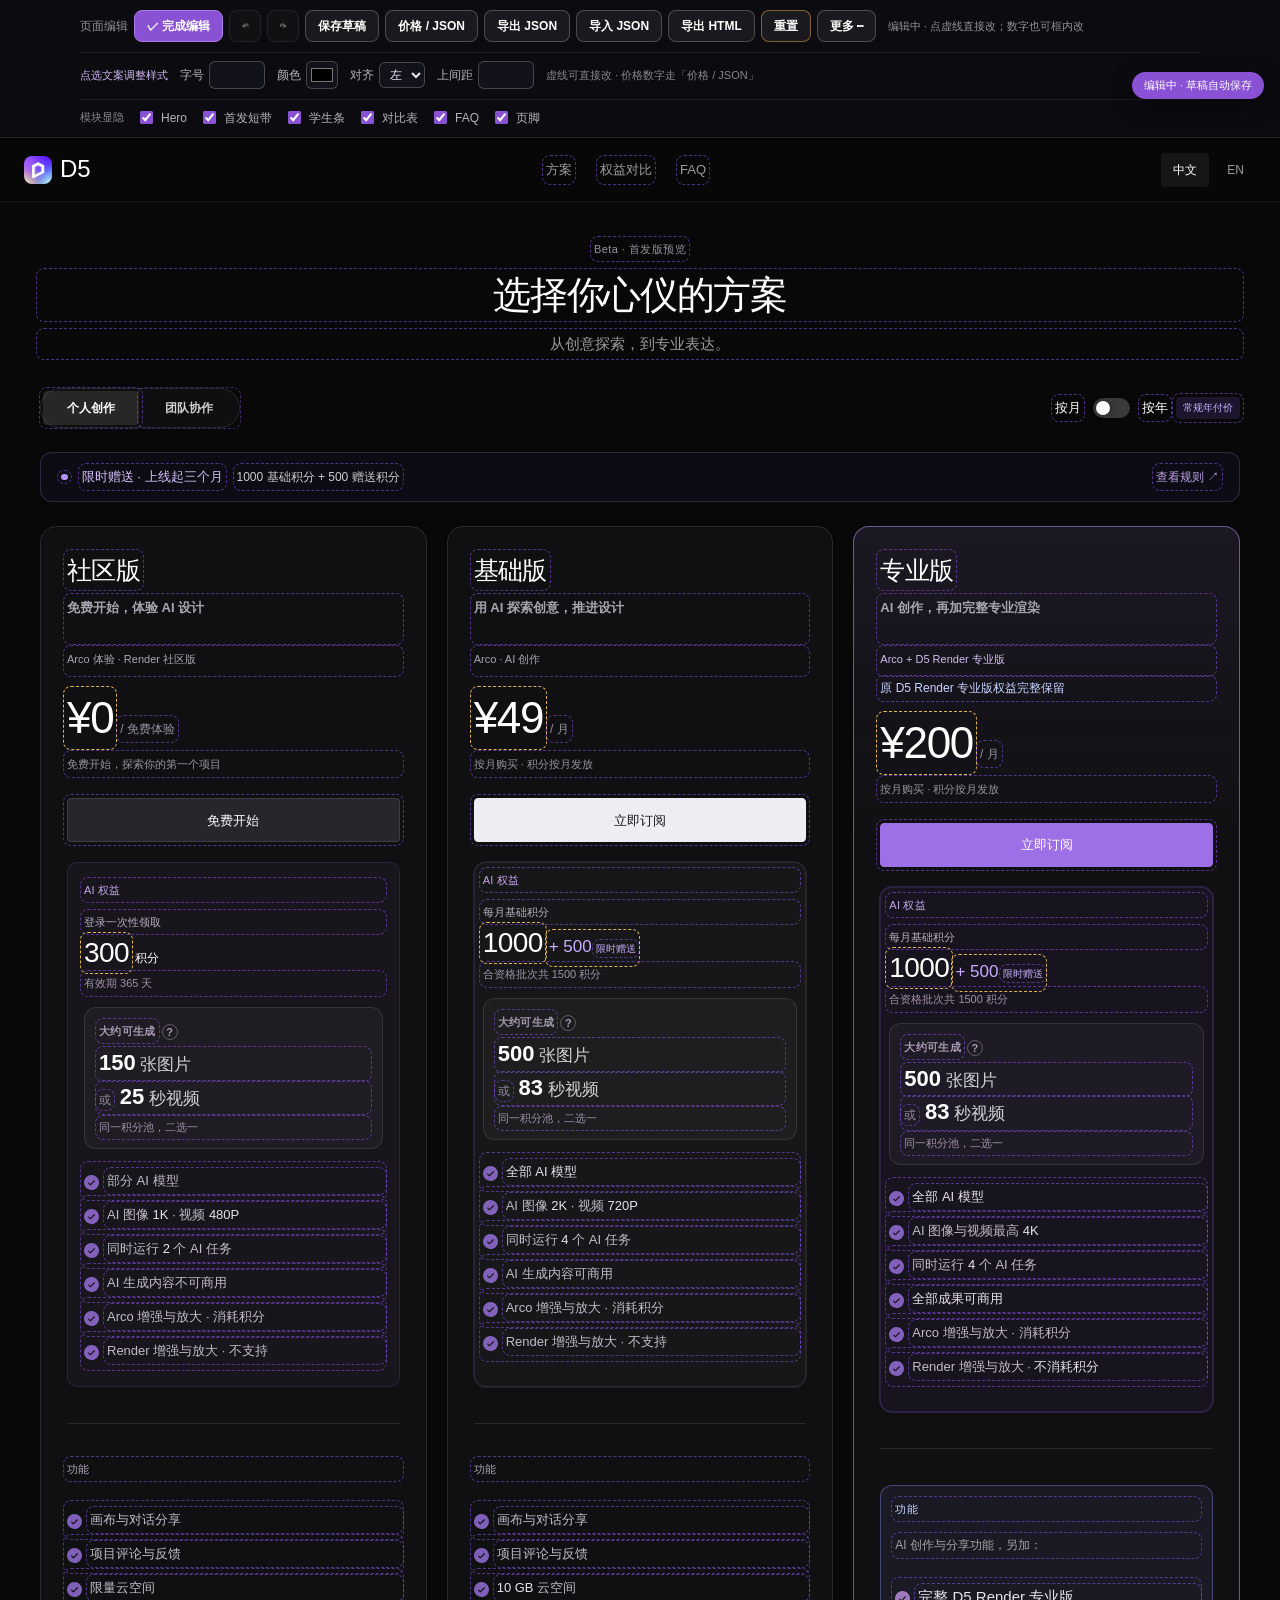
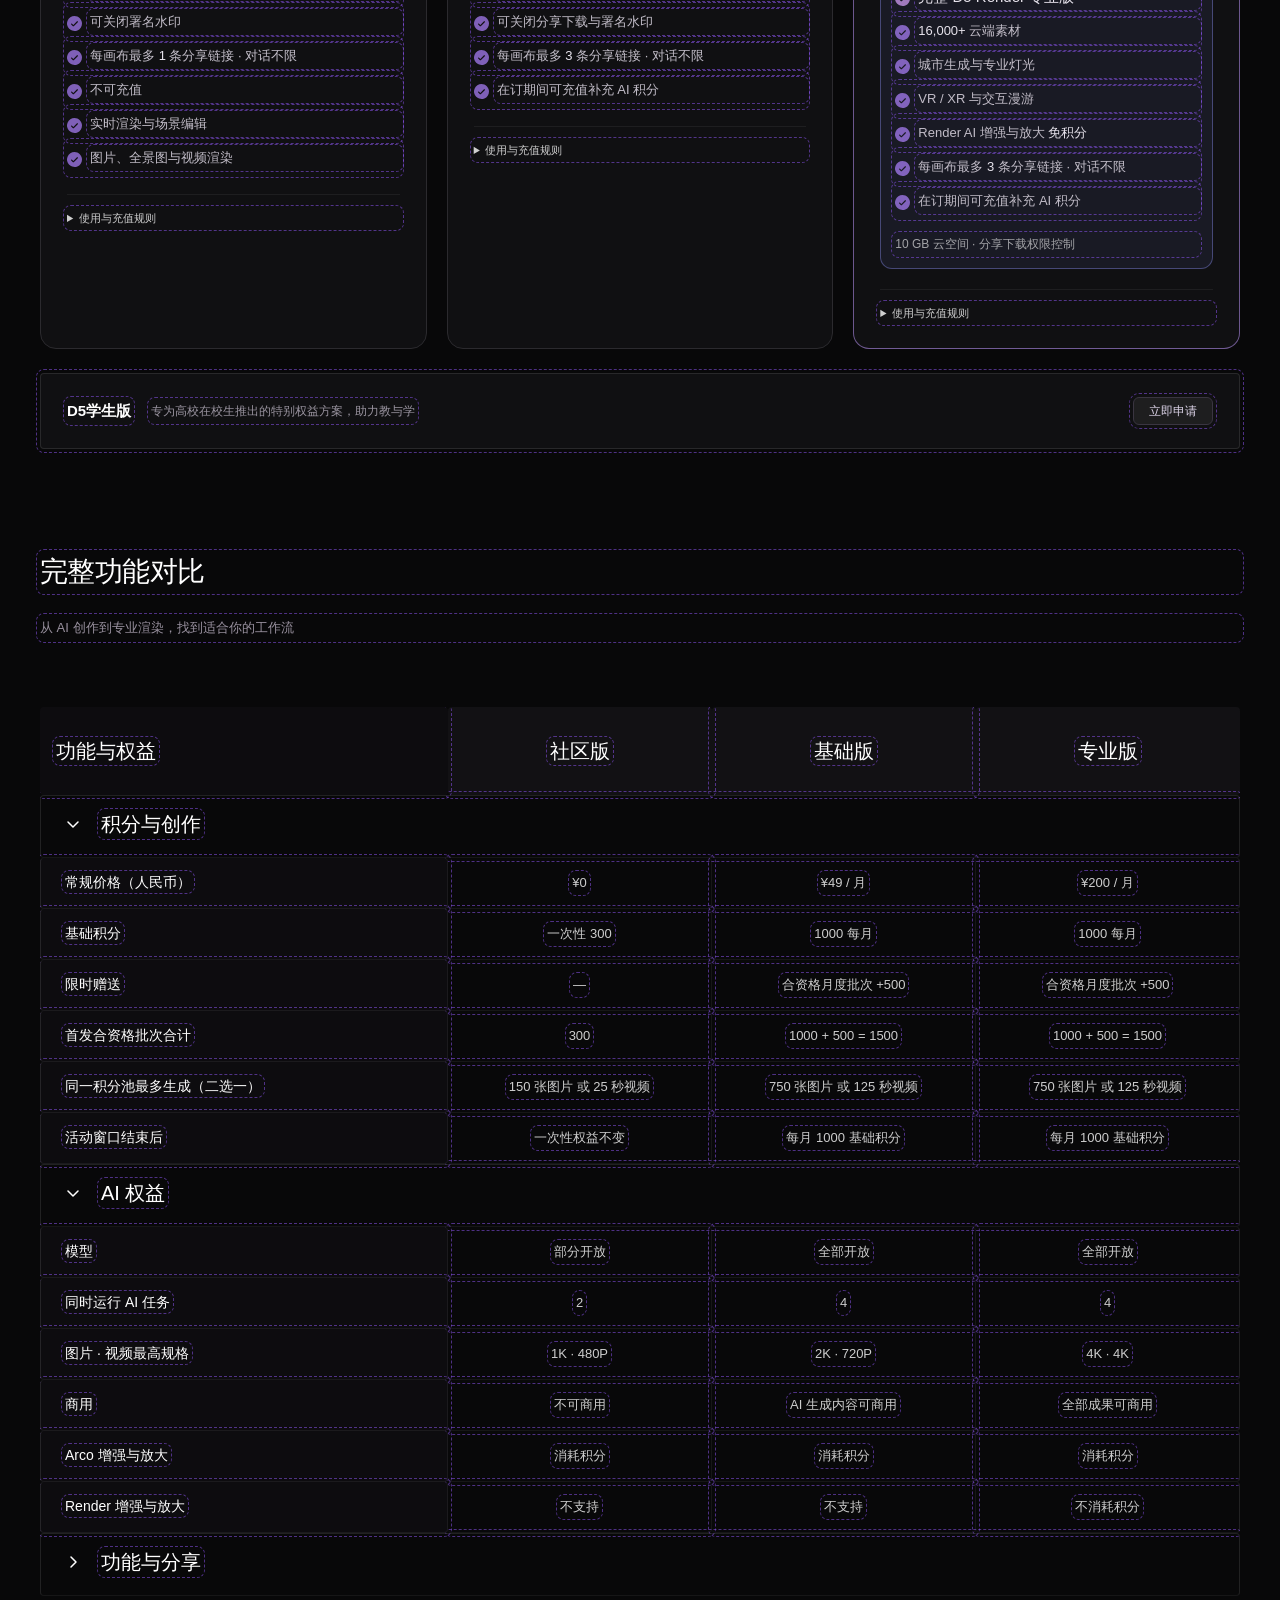
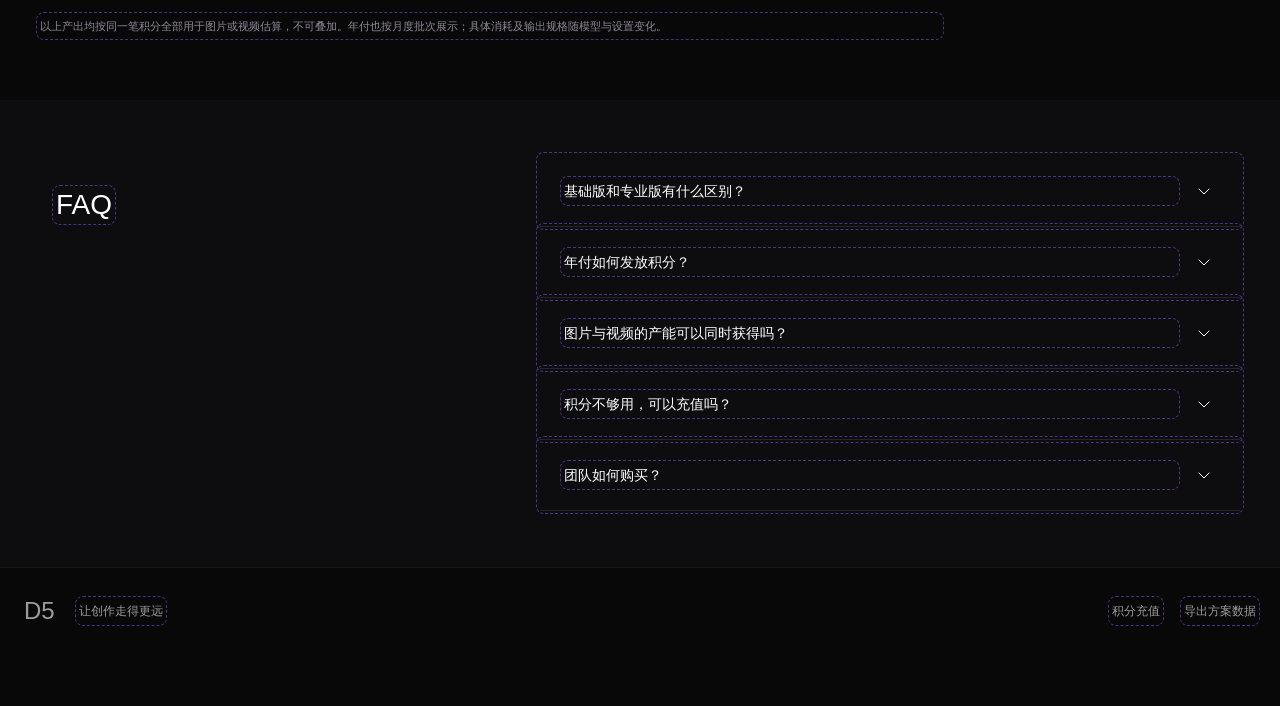
==== commit 05e940a4: "Deploy 2026-10-15 beta: personal CTA/tip, 限时赠送 default, team-only + seat compare. Ship the pricing b" ====
--- a/index.html
+++ b/index.html
@@ -8,11 +8,64 @@
   <meta name="description" content="D5 首发方案：基础版与专业版每月 1000 基础积分，首发合资格批次加赠 500。">
   <title>D5 · 首发方案 Beta</title>
   <link rel="icon" href="assets/d5-logo.png">
-  <link rel="stylesheet" href="styles.css?v=202611-beta-1">
-  <link rel="stylesheet" href="beta.css?v=202611-beta-gork-1">
-  <link rel="stylesheet" href="editor.css?v=202611-beta-gork-cloud-1">
+  <link rel="stylesheet" href="styles.css?v=20261015-xianzhi-zengsong">
+  <link rel="stylesheet" href="beta.css?v=20261015-xianzhi-zengsong">
+  <link rel="stylesheet" href="editor.css?v=20261015-xianzhi-zengsong">
 </head>
 <body data-page="pricing">
+  <aside class="demo-toolbar" id="d5-editor" aria-label="演示与编辑工具栏">
+    <div class="editor-main demo-toolbar-inner">
+      <div class="tb-group">
+        <span class="tb-label">页面编辑</span>
+        <button type="button" data-editor="mode" class="editor-primary tb-btn">编辑模式</button>
+        <button type="button" data-editor="undo" class="tb-btn" title="撤销">↶</button>
+        <button type="button" data-editor="redo" class="tb-btn" title="重做">↷</button>
+        <button type="button" data-editor="save" class="tb-btn">保存草稿</button>
+        <button type="button" data-editor="json-panel" class="tb-btn">价格 / JSON</button>
+        <button type="button" data-editor="json" class="tb-btn">导出 JSON</button>
+        <button type="button" data-editor="import" class="tb-btn">导入 JSON</button>
+        <button type="button" data-editor="html" class="tb-btn">导出 HTML</button>
+        <button type="button" data-editor="reset" class="tb-btn warn">重置</button>
+        <button type="button" data-editor="more" class="tb-btn" aria-expanded="false">更多 ⋯</button>
+      </div>
+      <span class="editor-status tb-hint" role="status">预览中 · 点「编辑模式」改文案</span>
+    </div>
+    <div class="editor-more" hidden>
+      <button type="button" data-editor="import-legacy" class="tb-btn">导入旧 Beta 草稿</button>
+      <span class="editor-help">HTML 可离线再编辑；教育官网需联网；充值页仅本机预览。</span>
+    </div>
+    <div class="editor-format" hidden>
+      <span class="editor-selected">点选文案调整样式</span>
+      <label>字号 <input type="number" min="10" max="72" data-format="fontSize" aria-label="字号"></label>
+      <label>颜色 <input type="color" data-format="color" aria-label="颜色"></label>
+      <label>对齐 <select data-format="textAlign" aria-label="对齐"><option value="left">左</option><option value="center">中</option><option value="right">右</option></select></label>
+      <label>上间距 <input type="number" min="0" max="120" data-format="paddingTop" aria-label="上间距"></label>
+      <span class="editor-help">虚线可直接改 · 价格数字走「价格 / JSON」</span>
+    </div>
+    <div class="editor-modules" hidden>
+      <span class="editor-help">模块显隐</span>
+      <label><input type="checkbox" data-module-toggle="hero" checked> Hero</label>
+      <label><input type="checkbox" data-module-toggle="launchBand" checked> 首发短带</label>
+      <label><input type="checkbox" data-module-toggle="education" checked> 学生条</label>
+      <label><input type="checkbox" data-module-toggle="comparison" checked> 对比表</label>
+      <label><input type="checkbox" data-module-toggle="faq" checked> FAQ</label>
+      <label><input type="checkbox" data-module-toggle="footer" checked> 页脚</label>
+    </div>
+    <div class="edit-json-panel" hidden>
+      <div class="wrap">
+        <label for="edit-json-text">演示价格 / 积分 + 文案覆盖（改数字后点应用）</label>
+        <textarea id="edit-json-text" spellcheck="false" rows="12"></textarea>
+        <div class="edit-json-actions">
+          <button type="button" class="editor-primary tb-btn" data-editor="apply-json">应用</button>
+          <button type="button" class="tb-btn" data-editor="refresh-json">刷新面板</button>
+          <button type="button" class="tb-btn" data-editor="clear-demo">清除演示价（回源）</button>
+          <span id="edit-json-msg" class="edit-json-msg"></span>
+        </div>
+      </div>
+    </div>
+    <input type="file" accept="application/json,.json" hidden data-import-file>
+  </aside>
+
   <a class="skip-link" href="#main" data-zh="跳至主要内容" data-en="Skip to content">跳至主要内容</a>
   <header class="global-nav">
     <a class="brand" href="#pricing" aria-label="D5"><img src="assets/brand.webp" alt=""><span>D5</span></a>
@@ -63,12 +116,12 @@
   <footer class="beta-footer" data-module="footer"><a class="brand" href="#pricing"><span>D5</span></a><span data-edit-key="footer.tagline" data-zh="让创作走得更远" data-en="Take your creativity further"></span><div class="footer-links"><a href="topup.html" data-zh="积分充值" data-en="Credit top-ups"></a><button type="button" data-export data-zh="导出方案数据" data-en="Export plan data"></button></div></footer>
   <dialog id="order-preview" aria-labelledby="preview-title" aria-describedby="preview-demo"><div id="preview-content"></div></dialog>
   <div class="sr-only" id="announcer" role="status" aria-live="polite"></div>
-  <script src="data.js?v=202611-beta-gork-1"></script>
-  <script src="i18n-sync.js?v=202611-beta-1"></script>
-  <script src="business.js?v=202611-beta-gork-1"></script>
-  <script src="app.js?v=202611-beta-gork-1"></script>
-  <script src="flows.js?v=202611-beta-gork-1"></script>
-  <script src="editor.js?v=202611-beta-gork-cloud-1"></script>
-  <script src="cloud-sync.js?v=202611-beta-gork-cloud-1"></script>
+  <script src="data.js?v=20261015-xianzhi-zengsong"></script>
+  <script src="i18n-sync.js?v=20261015-xianzhi-zengsong"></script>
+  <script src="business.js?v=20261015-xianzhi-zengsong"></script>
+  <script src="app.js?v=20261015-xianzhi-zengsong"></script>
+  <script src="flows.js?v=20261015-xianzhi-zengsong"></script>
+  <script src="editor.js?v=20261015-xianzhi-zengsong"></script>
+  <script src="cloud-sync.js?v=20261015-xianzhi-zengsong"></script>
 </body>
 </html>
--- a/beta.css
+++ b/beta.css
@@ -143,23 +143,26 @@
 .credit-amount .launch-gift { font-size:17px; font-weight:500; }
 .credit-amount small { font-size:10px; font-weight:400; }
 .credit-basis { color:#9e93ab; font-size:11px; line-height:19px; }
-body[data-page="pricing"] .capacity-zone { margin-top:16px; padding:14px 0 0; border:0; border-top:1px solid rgba(255,255,255,.08); border-radius:0; background:none; }
-body[data-page="pricing"] .capacity-label { font-size:10px; color:#a69bb2; line-height:18px; }
-body[data-page="pricing"] .generation-output { display:inline; font-size:12px; line-height:25px; }
-body[data-page="pricing"] .generation-output b { font-size:18px; font-weight:500; line-height:28px; color:#e1d8ee; }
-body[data-page="pricing"] .generation-or { margin-left:6px; color:#958a9f; font-size:11px; }
-body[data-page="pricing"] .pool-note { font-size:10px; line-height:17px; margin-top:3px; }
-body[data-page="pricing"] .generation-assumptions { font-size:10px; margin-top:6px; }
-body[data-page="pricing"] .generation-assumptions summary { color:#a299ae; }
+body[data-page="pricing"] .capacity-zone {
+  display:flex; flex-direction:column; gap:6px;
+  margin-top:14px; padding:14px 14px 12px;
+  border:1px solid rgba(255,255,255,.1); border-radius:12px;
+  background:rgba(255,255,255,.03);
+}
+body[data-page="pricing"] .capacity-label { font-size:11px; font-weight:600; letter-spacing:.03em; color:#a69bb2; line-height:18px; text-transform:none; }
+body[data-page="pricing"] .generation-output { display:block; font-size:17px; line-height:1.45; color:var(--text-80); white-space:normal; }
+body[data-page="pricing"] .generation-output b { font-size:22px; font-weight:600; line-height:1.2; color:#fff; }
+body[data-page="pricing"] .generation-or { margin-right:4px; margin-left:0; color:#958a9f; font-size:12px; }
+body[data-page="pricing"] .pool-note { font-size:11px; line-height:17px; margin-top:2px; color:#9e93ab; }
+body[data-page="pricing"] .generation-assumptions { font-size:11px; margin-top:4px; }
+body[data-page="pricing"] .generation-assumptions summary { color:#a299ae; cursor:pointer; }
 body[data-page="pricing"] .plan-list { gap:10px; margin-top:16px; }
 body[data-page="pricing"] .plan-list li { font-size:12px; line-height:21px; color:#c2bdc8; gap:8px; }
 body[data-page="pricing"] .plan-list b { font-weight:500; color:#e7e3ec; }
 body[data-page="pricing"] .plan-list .check { width:13px; height:13px; opacity:.7; margin-top:4px; }
-body[data-page="pricing"] .benefit-divider { display:none; }
+body[data-page="pricing"] .benefit-divider { height:1px; margin:16px 0; background:var(--border-10); }
 body[data-page="pricing"] .benefit-workflow { padding:0; }
 body[data-page="pricing"] .benefit-workflow .benefit-label { color:#aaa3b3; }
-body[data-page="pricing"] .feature-inheritance { font-size:11px; margin-top:9px; color:#a99fb7; }
-body[data-page="pricing"] .feature-storage { font-size:11px; line-height:20px; margin-top:12px; color:#a69ab6; }
 body[data-page="pricing"] .benefit-terms { margin-top:auto; border-top:1px solid var(--border-6); padding-top:14px; font-size:11px; color:#9a92a3; }
 body[data-page="pricing"] .education { margin:24px 0 0; padding:0; }
 body[data-page="pricing"] .education-inner { display:flex; width:100%; min-height:76px; padding:20px 26px; border:1px solid var(--border-10); border-radius:12px; background:#101012; gap:12px 20px; }
@@ -181,7 +184,7 @@
 body[data-page="pricing"] .faq-list summary { font-size:14px; }
 body[data-page="pricing"] .beta-footer { padding-block:32px 84px; background:#080809; border-top:1px solid var(--border-6); }
 @media (min-width:901px) {
- body[data-page="pricing"] .benefit-ai { min-height:405px; }
+ body[data-page="pricing"] .benefit-ai { min-height:0; }
 }
 @media (max-width:900px) {
  body[data-page="pricing"] .plan-grid:not(.is-team) { grid-template-columns:1fr; max-width:560px; margin:auto; gap:16px; }
@@ -221,10 +224,309 @@
 body[data-page="pricing"] .hero h1 { font-size:clamp(30px,3vw,40px); }
 body[data-page="pricing"] .plan-card:not(.seat-card) .plan-zone-a { min-height:200px; }
 body[data-page="pricing"] .benefit-ai { gap:0; min-height:0; outline:0; }
-body[data-page="pricing"] .benefit-stack .plan-list li { padding:0; }
-body[data-page="pricing"] .capacity-zone { display:block; }
-body[data-page="pricing"] .generation-output { white-space:nowrap; }
-body[data-page="pricing"] .capacity-label { margin-bottom:5px; }
-body[data-page="pricing"] .feature-upgrade { background:none; border:0; }
-body[data-page="pricing"] .feature-upgrade [data-features-list] li:first-child { font-size:12px; }
+body[data-page="pricing"] .capacity-label { margin-bottom:2px; }
+/* output45 Pro incremental feel — do not flatten */
+body[data-page="pricing"] .feature-upgrade {
+  padding:14px; border:1px solid rgba(143,148,251,.38); border-radius:12px;
+  background:rgba(143,148,251,.08);
+}
+body[data-page="pricing"] .feature-upgrade .benefit-label { color:#c9d3ff; }
+body[data-page="pricing"] .feature-inheritance { font-size:12px; line-height:1.6; margin-top:8px; color:var(--text-60); }
+body[data-page="pricing"] .feature-upgrade [data-features-list] li:first-child { font-size:15px; color:#fff; }
+body[data-page="pricing"] .feature-upgrade [data-features-list] li:first-child .check { filter:brightness(1.25); }
+body[data-page="pricing"] .feature-storage { font-size:12px; line-height:1.6; margin-top:8px; color:var(--text-60); }
+body[data-page="pricing"] .pro-retained { margin:6px 0 0; color:#c9d3ff; font-size:12px; line-height:1.55; }
+body[data-page="pricing"] .benefit-stack .plan-list { gap:2px; }
+body[data-page="pricing"] .benefit-stack .plan-list li { font-size:13px; line-height:20px; padding:6px 0; }
+body[data-page="pricing"] .plan-list .check { width:15px; height:15px; }
 @media(max-width:900px) { body[data-page="pricing"] .plan-card:not(.seat-card) .plan-zone-a { min-height:0; } }
+
+
+/* Lovart-style estimate tip */
+body[data-page="pricing"] .capacity-label-row {
+  display: flex;
+  align-items: center;
+  gap: 6px;
+  margin-bottom: 2px;
+}
+body[data-page="pricing"] .estimate-tip {
+  position: relative;
+  flex: 0 0 auto;
+  width: 16px;
+  height: 16px;
+  padding: 0;
+  border-radius: 50%;
+  border: 1px solid rgba(255,255,255,.28);
+  background: transparent;
+  color: #a69bb2;
+  font-size: 11px;
+  font-weight: 600;
+  line-height: 14px;
+  cursor: help;
+}
+body[data-page="pricing"] .estimate-tip::after {
+  content: attr(data-tip);
+  position: absolute;
+  left: 50%;
+  bottom: calc(100% + 8px);
+  transform: translateX(-50%);
+  width: max-content;
+  max-width: 240px;
+  padding: 8px 10px;
+  border-radius: 8px;
+  background: #2a2433;
+  border: 1px solid rgba(255,255,255,.12);
+  color: #efeaf6;
+  font-size: 12px;
+  font-weight: 400;
+  line-height: 1.45;
+  text-align: left;
+  white-space: normal;
+  opacity: 0;
+  pointer-events: none;
+  transition: opacity .12s ease;
+  z-index: 20;
+  box-shadow: 0 8px 24px rgba(0,0,0,.35);
+}
+body[data-page="pricing"] .estimate-tip:hover::after,
+body[data-page="pricing"] .estimate-tip:focus-visible::after {
+  opacity: 1;
+}
+
+/* Team / business — CN 3.2: one Teams product + seat entitlement compare */
+body[data-page="pricing"] .plan-grid.is-team {
+  grid-template-columns: minmax(0, 1fr);
+  max-width: min(1080px, 100%);
+  margin-inline: auto;
+  gap: 0;
+}
+body[data-page="pricing"] .plan-grid.is-team .biz-module--team-only {
+  display: flex;
+  flex-direction: column;
+  gap: 16px;
+  padding: 0;
+}
+body[data-page="pricing"] .plan-grid.is-team .biz-module-head {
+  gap: 6px;
+  padding: 0 2px 2px;
+  text-align: left;
+}
+body[data-page="pricing"] .plan-grid.is-team .biz-module-head h2 {
+  font-size: 28px;
+  line-height: 36px;
+  font-weight: 550;
+  letter-spacing: -.02em;
+  color: #fff;
+}
+body[data-page="pricing"] .plan-grid.is-team .biz-module-head > p {
+  margin: 0;
+  font-size: 14px;
+  line-height: 22px;
+  font-weight: 400;
+  color: #a9a5ae;
+}
+body[data-page="pricing"] .team-plan-card {
+  display: flex;
+  flex-direction: column;
+  gap: 22px;
+  padding: 26px;
+  border-radius: 16px;
+  background: #101012;
+  border: 1px solid #2b2a2e;
+  box-shadow: none;
+  min-width: 0;
+}
+body[data-page="pricing"] .team-hero {
+  display: flex;
+  flex-direction: column;
+  gap: 14px;
+}
+body[data-page="pricing"] .team-plan-card .team-capacity {
+  margin: 0;
+  padding: 14px 16px;
+  border: 1px solid rgba(148, 89, 255, .22);
+  border-radius: 12px;
+  background: linear-gradient(130deg, rgba(148, 89, 255, .10), transparent);
+}
+body[data-page="pricing"] .team-plan-card .capacity-title {
+  font-size: 13px;
+  line-height: 20px;
+  font-weight: 500;
+  color: #e8e4ef;
+}
+body[data-page="pricing"] .team-cta-row {
+  display: flex;
+  flex-direction: row;
+  flex-wrap: wrap;
+  gap: 10px;
+}
+body[data-page="pricing"] .team-plan-card .plan-button {
+  margin: 0;
+  flex: 1 1 180px;
+  min-width: 0;
+  height: 44px;
+  min-height: 44px;
+  font-size: 13px;
+  font-weight: 500;
+  border-radius: 8px;
+}
+body[data-page="pricing"] .team-plan-card .plan-button--primary {
+  background: #9e70e7;
+  border: 1px solid #9e70e7;
+  color: #fff;
+}
+body[data-page="pricing"] .team-plan-card .plan-button--primary:hover {
+  filter: brightness(1.13);
+}
+body[data-page="pricing"] .team-plan-card .plan-button--secondary {
+  background: transparent;
+  border: 1px solid rgba(255, 255, 255, .22);
+  color: #efedf3;
+  opacity: 1;
+  cursor: pointer;
+}
+body[data-page="pricing"] .team-plan-card .plan-button--secondary:hover {
+  filter: none;
+  background: rgba(255, 255, 255, .06);
+  border-color: rgba(255, 255, 255, .34);
+  color: #fff;
+}
+body[data-page="pricing"] .team-body-grid {
+  display: grid;
+  grid-template-columns: minmax(0, 1fr) minmax(0, 1.15fr);
+  gap: 18px;
+  align-items: stretch;
+}
+body[data-page="pricing"] .team-panel {
+  display: flex;
+  flex-direction: column;
+  gap: 12px;
+  padding: 18px 16px;
+  border-radius: 12px;
+  background: #18151d;
+  border: 1px solid rgba(255, 255, 255, .06);
+  min-width: 0;
+}
+body[data-page="pricing"] .team-panel .benefit-label {
+  margin: 0;
+  font-size: 12px;
+  line-height: 16px;
+  font-weight: 500;
+  letter-spacing: .02em;
+  color: #bfa4e7;
+}
+body[data-page="pricing"] .team-panel--seats .benefit-label {
+  color: #c9d3ff;
+}
+body[data-page="pricing"] .team-plan-card .plan-list {
+  gap: 2px;
+  margin: 0;
+}
+body[data-page="pricing"] .team-plan-card .plan-list li {
+  font-size: 13px;
+  line-height: 20px;
+  padding: 5px 0;
+  min-height: 0;
+  color: #e8e4ef;
+}
+body[data-page="pricing"] .team-plan-card .plan-list li em {
+  display: none;
+}
+body[data-page="pricing"] .seat-compare-wrap {
+  overflow-x: auto;
+  margin: 0 -2px;
+}
+body[data-page="pricing"] .seat-compare {
+  width: 100%;
+  border-collapse: collapse;
+  table-layout: fixed;
+  font-size: 13px;
+  line-height: 18px;
+}
+body[data-page="pricing"] .seat-compare th,
+body[data-page="pricing"] .seat-compare td {
+  padding: 10px 10px;
+  text-align: left;
+  vertical-align: top;
+  border-bottom: 1px solid rgba(255, 255, 255, .06);
+  word-break: break-word;
+}
+body[data-page="pricing"] .seat-compare thead th {
+  font-size: 12px;
+  font-weight: 500;
+  color: #c9d3ff;
+  background: rgba(255, 255, 255, .03);
+  border-bottom: 1px solid rgba(255, 255, 255, .1);
+}
+body[data-page="pricing"] .seat-compare thead th:first-child {
+  color: #9e93ab;
+  width: 38%;
+}
+body[data-page="pricing"] .seat-compare thead th:nth-child(2),
+body[data-page="pricing"] .seat-compare thead th:nth-child(3) {
+  width: 31%;
+  text-align: center;
+}
+body[data-page="pricing"] .seat-compare tbody th {
+  font-weight: 400;
+  color: #b2aab9;
+  width: 38%;
+}
+body[data-page="pricing"] .seat-compare tbody td {
+  color: #e8e4ef;
+  text-align: center;
+  font-weight: 500;
+}
+body[data-page="pricing"] .seat-compare tbody tr:last-child th,
+body[data-page="pricing"] .seat-compare tbody tr:last-child td {
+  border-bottom: 0;
+}
+body[data-page="pricing"] .team-foot-note {
+  margin: 0;
+  font-size: 12px;
+  line-height: 18px;
+  color: #8f8799;
+}
+body[data-page="pricing"] .team-plan-card .benefit-terms {
+  margin-top: 0;
+  border-top: 1px solid var(--border-6);
+  padding-top: 14px;
+}
+body[data-page="pricing"] .team-plan-card .benefit-terms summary {
+  cursor: pointer;
+  color: #9a92a3;
+  font-size: 12px;
+}
+body[data-page="pricing"] .team-plan-card .benefit-terms p {
+  margin-top: 8px;
+  font-size: 11px;
+  line-height: 1.55;
+  color: #9a92a3;
+}
+@media (max-width: 900px) {
+  body[data-page="pricing"] .team-body-grid {
+    grid-template-columns: minmax(0, 1fr);
+  }
+  body[data-page="pricing"] .plan-grid.is-team .biz-module-head h2 {
+    font-size: 24px;
+    line-height: 32px;
+  }
+}
+@media (max-width: 640px) {
+  body[data-page="pricing"] .team-plan-card {
+    padding: 20px 16px;
+    gap: 18px;
+  }
+  body[data-page="pricing"] .team-cta-row {
+    flex-direction: column;
+  }
+  body[data-page="pricing"] .team-cta-row .plan-button {
+    flex: 1 1 auto;
+    width: 100%;
+  }
+  body[data-page="pricing"] .seat-compare th,
+  body[data-page="pricing"] .seat-compare td {
+    padding: 8px 6px;
+    font-size: 12px;
+  }
+}
--- a/editor.css
+++ b/editor.css
@@ -1,110 +1,334 @@
-/* Editorial chrome — does not rewrite marketing typography tokens. */
-#d5-editor {
-  position: fixed; z-index: 900; bottom: 18px; left: 50%; transform: translateX(-50%);
-  width: max-content; max-width: calc(100vw - 24px); padding: 10px;
-  color: #eae4f3; background: rgba(25, 22, 31, .97); border: 1px solid #4a3c60;
-  border-radius: 14px; box-shadow: 0 12px 60px #0009; font: 12px/1.5 var(--font, sans-serif);
-  backdrop-filter: blur(20px);
-}
-#d5-editor .editor-main { display: flex; align-items: center; gap: 6px; flex-wrap: wrap; }
-#d5-editor button, #d5-editor-reveal {
-  border: 1px solid #51465d; background: #2b2534; color: #eee8f7; border-radius: 7px;
-  padding: 7px 10px; cursor: pointer; font: inherit; white-space: nowrap;
-}
-#d5-editor .editor-primary { background: #8951d4; border-color: #ad7ae9; color: white; }
-#d5-editor button:hover, #d5-editor-reveal:hover { filter: brightness(1.2); }
-#d5-editor button:disabled { opacity: .3; cursor: default; }
-#d5-editor button:focus-visible, #d5-editor input:focus-visible,
-#d5-editor select:focus-visible, #d5-editor-reveal:focus-visible,
+/* V3-style top edit toolbar for Beta — marketing tokens untouched */
+
+#d5-editor.demo-toolbar {
+  position: relative;
+  z-index: 90;
+  background: #0c0c10;
+  border-bottom: 1px solid rgba(255, 255, 255, 0.1);
+  font: 12px/1.5 var(--font, system-ui, sans-serif);
+  color: #e8eef7;
+}
+body.editing #d5-editor.demo-toolbar,
+body.d5-editing #d5-editor.demo-toolbar {
+  position: sticky;
+  top: 0;
+}
+
+#d5-editor .editor-main,
+#d5-editor .demo-toolbar-inner {
+  width: min(1120px, calc(100% - 48px));
+  margin-inline: auto;
+  display: flex;
+  flex-wrap: wrap;
+  align-items: center;
+  gap: 8px 12px;
+  padding: 10px 0;
+  min-height: 48px;
+}
+
+#d5-editor .tb-group {
+  display: flex;
+  flex-wrap: wrap;
+  align-items: center;
+  gap: 6px;
+}
+
+#d5-editor .tb-label {
+  color: rgba(255, 255, 255, 0.55);
+  white-space: nowrap;
+}
+
+#d5-editor button,
+#d5-editor .tb-btn {
+  border: 1px solid rgba(255, 255, 255, 0.22);
+  background: rgba(255, 255, 255, 0.06);
+  color: #fff;
+  border-radius: 8px;
+  padding: 6px 12px;
+  font: inherit;
+  font-weight: 600;
+  cursor: pointer;
+  white-space: nowrap;
+}
+
+#d5-editor button:hover,
+#d5-editor .tb-btn:hover {
+  background: rgba(255, 255, 255, 0.12);
+}
+
+#d5-editor button:disabled {
+  opacity: 0.35;
+  cursor: default;
+}
+
+#d5-editor button:focus-visible,
+#d5-editor input:focus-visible,
+#d5-editor select:focus-visible,
 #d5-editor textarea:focus-visible {
-  outline: 2px solid #c3a1fa; outline-offset: 3px;
-}
-#d5-editor .editor-status { color: #c4b8d1; max-width: 260px; margin: 0 5px; font-size: 11px; }
-#d5-editor .editor-format, #d5-editor .editor-more, #d5-editor .editor-modules {
-  display: flex; gap: 10px; align-items: center; flex-wrap: wrap;
-  padding-top: 10px; margin-top: 10px; border-top: 1px solid #44374f;
-}
-#d5-editor .editor-more > span, #d5-editor .editor-help { font-size: 10px; color: #b9abc7; }
+  outline: 2px solid #c3a1fa;
+  outline-offset: 2px;
+}
+
+#d5-editor .editor-primary,
+#d5-editor .tb-btn.on,
+#d5-editor [data-editor="mode"].on {
+  background: #8951d4;
+  border-color: #ad7ae9;
+  color: #fff;
+}
+
+#d5-editor .tb-btn.warn,
+#d5-editor [data-editor="reset"] {
+  border-color: rgba(255, 180, 80, 0.45);
+}
+
+#d5-editor .editor-status,
+#d5-editor .tb-hint {
+  color: rgba(255, 255, 255, 0.55);
+  font-size: 11px;
+  font-weight: 400;
+  max-width: 420px;
+}
+
+#d5-editor .editor-format,
+#d5-editor .editor-modules,
+#d5-editor .editor-more {
+  display: flex;
+  flex-wrap: wrap;
+  align-items: center;
+  gap: 8px 12px;
+  width: min(1120px, calc(100% - 48px));
+  margin: 0 auto;
+  padding: 0 0 10px;
+  border-top: 1px solid rgba(255, 255, 255, 0.08);
+  padding-top: 8px;
+}
+
 #d5-editor .editor-selected {
-  max-width: 190px; overflow: hidden; text-overflow: ellipsis; color: #d4b8f5; font-size: 10px;
-}
-#d5-editor label { display: flex; align-items: center; gap: 5px; }
-#d5-editor input, #d5-editor select {
-  max-width: 90px; border: 1px solid #584966; border-radius: 5px;
-  background: #201b27; color: #eee5f7; padding: 4px; font: inherit;
-}
-#d5-editor input[type=number] { width: 54px; }
-#d5-editor input[type=color] { width: 30px; height: 28px; padding: 2px; }
-#d5-editor input[type=checkbox] { width: auto; max-width: none; accent-color: #8951d4; }
+  color: #d4b8f5;
+  font-size: 11px;
+  max-width: 220px;
+  overflow: hidden;
+  text-overflow: ellipsis;
+  white-space: nowrap;
+}
+
+#d5-editor .editor-help {
+  font-size: 11px;
+  color: rgba(255, 255, 255, 0.5);
+}
+
+#d5-editor label {
+  display: flex;
+  align-items: center;
+  gap: 5px;
+  color: rgba(255, 255, 255, 0.7);
+}
+
+#d5-editor input,
+#d5-editor select {
+  max-width: 90px;
+  border: 1px solid rgba(255, 255, 255, 0.22);
+  border-radius: 6px;
+  background: #12121a;
+  color: #eee5f7;
+  padding: 4px 6px;
+  font: inherit;
+}
+
+#d5-editor input[type="number"] { width: 56px; }
+#d5-editor input[type="color"] { width: 32px; height: 28px; padding: 2px; }
+#d5-editor input[type="checkbox"] {
+  width: auto;
+  max-width: none;
+  accent-color: #8951d4;
+}
+
 #d5-editor .edit-json-panel {
-  margin-top: 10px; padding-top: 10px; border-top: 1px solid #44374f; width: min(720px, 92vw);
-}
-#d5-editor .edit-json-panel label { display: block; margin-bottom: 6px; color: #b9abc7; font-size: 11px; }
+  display: none;
+  border-top: 1px solid rgba(255, 255, 255, 0.1);
+  background: #08080c;
+  padding: 12px 0 16px;
+}
+
+#d5-editor .edit-json-panel.open,
+#d5-editor .edit-json-panel:not([hidden]) {
+  display: block;
+}
+
+#d5-editor .edit-json-panel[hidden] {
+  display: none !important;
+}
+
+#d5-editor .edit-json-panel .wrap {
+  width: min(1120px, calc(100% - 48px));
+  margin-inline: auto;
+}
+
+#d5-editor .edit-json-panel label {
+  display: block;
+  margin-bottom: 6px;
+  color: rgba(255, 255, 255, 0.55);
+  font-size: 12px;
+}
+
 #d5-editor .edit-json-panel textarea {
-  width: 100%; min-height: 180px; max-height: 40vh; box-sizing: border-box;
-  border: 1px solid #584966; border-radius: 8px; background: #140f1a; color: #e8dff5;
-  padding: 10px; font: 11px/1.45 ui-monospace, SFMono-Regular, Menlo, Consolas, monospace;
+  width: 100%;
+  min-height: 180px;
+  max-height: 42vh;
+  box-sizing: border-box;
+  border: 1px solid rgba(255, 255, 255, 0.18);
+  border-radius: 10px;
+  background: #12121a;
+  color: #e8dff5;
+  padding: 10px 12px;
+  font: 12px/1.45 ui-monospace, SFMono-Regular, Menlo, Consolas, monospace;
   resize: vertical;
 }
-#d5-editor .edit-json-actions { display: flex; flex-wrap: wrap; gap: 8px; align-items: center; margin-top: 8px; }
-#d5-editor .edit-json-msg { color: #b9abc7; font-size: 11px; }
-#d5-editor-reveal {
-  position: fixed; z-index: 900; bottom: 18px; right: 18px;
-  font: 12px/1.5 var(--font, sans-serif); box-shadow: 0 6px 24px #0008;
-}
+
+#d5-editor .edit-json-actions {
+  display: flex;
+  flex-wrap: wrap;
+  gap: 8px;
+  align-items: center;
+  margin-top: 8px;
+}
+
+#d5-editor .edit-json-msg {
+  color: rgba(255, 255, 255, 0.55);
+  font-size: 12px;
+}
+
 #d5-editor-badge {
-  position: fixed; z-index: 901; top: 72px; right: 16px;
-  background: #8951d4; color: #fff; border-radius: 999px; padding: 6px 12px;
-  font: 11px/1.4 var(--font, sans-serif); box-shadow: 0 6px 20px #0008; pointer-events: none;
-}
-body.d5-editing, body.editing { padding-bottom: 200px; }
-body.d5-editing .editor-can-edit,
-body.editing .editor-can-edit,
-body.editing [contenteditable="plaintext-only"],
-body.editing [contenteditable="true"] {
-  outline: 1px dashed #9b75c0; outline-offset: 4px; cursor: text; border-radius: 2px; min-width: 1ch;
-}
-body.d5-editing .editor-can-edit:focus,
-body.editing .editor-can-edit:focus,
-body.editing [contenteditable="plaintext-only"]:focus,
-body.editing [contenteditable="true"]:focus {
-  outline: 2px solid #b58af1; background-color: #9b6dcc12;
-}
-body.d5-editing [data-demo-field], body.editing [data-demo-field] {
-  outline: 1px dashed #e0b44e; outline-offset: 3px; cursor: pointer;
-}
-body.d5-editing [data-demo-field]:hover, body.editing [data-demo-field]:hover {
-  outline-color: #f0c96a; background: #e0b44e14;
-}
-body.d5-editing button[contenteditable], body.editing a[contenteditable] { cursor: text; }
+  position: fixed;
+  z-index: 91;
+  top: 72px;
+  right: 16px;
+  background: #8951d4;
+  color: #fff;
+  border-radius: 999px;
+  padding: 6px 12px;
+  font: 11px/1.4 var(--font, system-ui, sans-serif);
+  box-shadow: 0 6px 20px #0008;
+  pointer-events: none;
+}
+
+/* Yellow/purple dashed editable hints — match V3 */
+body.editing [data-edit-key],
+body.editing [data-edit],
+body.editing [data-edit-auto],
+body.d5-editing [data-edit-key],
+body.d5-editing [data-edit],
+body.d5-editing [data-edit-auto],
+body.editing [contenteditable="true"],
+body.d5-editing [contenteditable="true"] {
+  outline: 1px dashed rgba(148, 89, 255, 0.5);
+  outline-offset: 3px;
+  border-radius: 4px;
+  cursor: text;
+  min-width: 1ch;
+}
+
+body.editing [data-edit-key]:focus,
+body.editing [data-edit]:focus,
+body.editing [data-edit-auto]:focus,
+body.d5-editing [data-edit-key]:focus,
+body.d5-editing [data-edit]:focus,
+body.d5-editing [data-edit-auto]:focus,
+body.editing [contenteditable="true"]:focus,
+body.d5-editing [contenteditable="true"]:focus {
+  outline: 2px solid #8951d4;
+  background: rgba(148, 89, 255, 0.1);
+}
+
+body.editing [data-demo-field],
+body.d5-editing [data-demo-field] {
+  outline: 1px dashed #e0b44e;
+  outline-offset: 3px;
+  cursor: text;
+  min-width: 1ch;
+  border-radius: 4px;
+}
+
+body.editing [data-demo-field]:hover,
+body.d5-editing [data-demo-field]:hover {
+  outline-color: #f0c96a;
+  background: rgba(224, 180, 78, 0.12);
+}
+
+body.editing [data-demo-field]:focus,
+body.d5-editing [data-demo-field]:focus {
+  outline: 2px solid #e0b44e;
+  background: rgba(224, 180, 78, 0.18);
+}
+
+body.editing button[contenteditable="true"],
+body.editing a[contenteditable="true"],
+body.d5-editing button[contenteditable="true"],
+body.d5-editing a[contenteditable="true"] {
+  cursor: text;
+}
+
+/* Keep sticky nav below edit bar while editing */
+body.editing .global-nav,
+body.d5-editing .global-nav {
+  top: auto;
+}
+
+/* Cloud share panel (injected by cloud-sync.js) */
+#d5-editor .editor-cloud-panel {
+  margin: 0;
+  padding: 12px 0 16px;
+  border-top: 1px solid rgba(255, 255, 255, 0.1);
+  background: #08080c;
+  width: 100%;
+  display: flex;
+  flex-direction: column;
+  gap: 8px;
+  box-sizing: border-box;
+}
+
+#d5-editor .editor-cloud-panel > * {
+  width: min(1120px, calc(100% - 48px));
+  margin-inline: auto;
+}
+
+#d5-editor .editor-cloud-row {
+  display: flex;
+  flex-wrap: wrap;
+  gap: 8px;
+  align-items: center;
+}
+
+#d5-editor .editor-cloud-grow {
+  flex: 1 1 220px;
+  display: flex;
+  flex-direction: column;
+  gap: 4px;
+}
+
+#d5-editor .editor-cloud-panel input[type="url"],
+#d5-editor .editor-cloud-panel input[type="text"] {
+  max-width: none;
+  width: 100%;
+  box-sizing: border-box;
+}
+
 @media (max-width: 700px) {
-  #d5-editor { width: calc(100vw - 20px); bottom: 10px; padding: 8px; }
-  #d5-editor .editor-main { gap: 5px; }
-  #d5-editor button { padding: 7px 8px; }
-  #d5-editor .editor-status { order: 10; flex-basis: 100%; max-width: none; margin: 2px 0 0; }
-  #d5-editor .editor-format, #d5-editor .editor-modules { gap: 8px; }
-  #d5-editor .editor-selected { flex-basis: 100%; max-width: none; }
-  #d5-editor .editor-help { flex-basis: 100%; }
-  #d5-editor .edit-json-panel { width: 100%; }
-  body.d5-editing, body.editing { padding-bottom: 260px; }
-  #d5-editor-badge { top: auto; bottom: auto; left: 12px; right: auto; }
-}
+  #d5-editor .editor-main,
+  #d5-editor .demo-toolbar-inner,
+  #d5-editor .editor-format,
+  #d5-editor .editor-modules,
+  #d5-editor .editor-more,
+  #d5-editor .edit-json-panel .wrap,
+  #d5-editor .editor-cloud-panel > * {
+    width: calc(100% - 24px);
+  }
+  #d5-editor .editor-status { max-width: none; flex-basis: 100%; }
+  #d5-editor-badge { top: auto; left: 12px; right: auto; bottom: 12px; }
+}
+
 @media print {
-  #d5-editor, #d5-editor-reveal, #d5-editor-badge { display: none !important; }
-  .editor-can-edit { outline: none !important; }
-}
-
-/* Cloud share panel */
-#d5-editor .editor-cloud-panel {
-  margin-top: 10px; padding-top: 10px; border-top: 1px solid #44374f;
-  width: min(720px, 92vw); display: flex; flex-direction: column; gap: 8px;
-}
-#d5-editor .editor-cloud-row {
-  display: flex; flex-wrap: wrap; gap: 8px; align-items: center;
-}
-#d5-editor .editor-cloud-grow { flex: 1 1 220px; display: flex; flex-direction: column; gap: 4px; }
-#d5-editor .editor-cloud-panel input[type=url],
-#d5-editor .editor-cloud-panel input[type=text] {
-  max-width: none; width: 100%; box-sizing: border-box;
-}
-#d5-editor .editor-cloud-panel .editor-help { margin: 0; }
+  #d5-editor, #d5-editor-badge { display: none !important; }
+  [contenteditable] { outline: none !important; }
+}
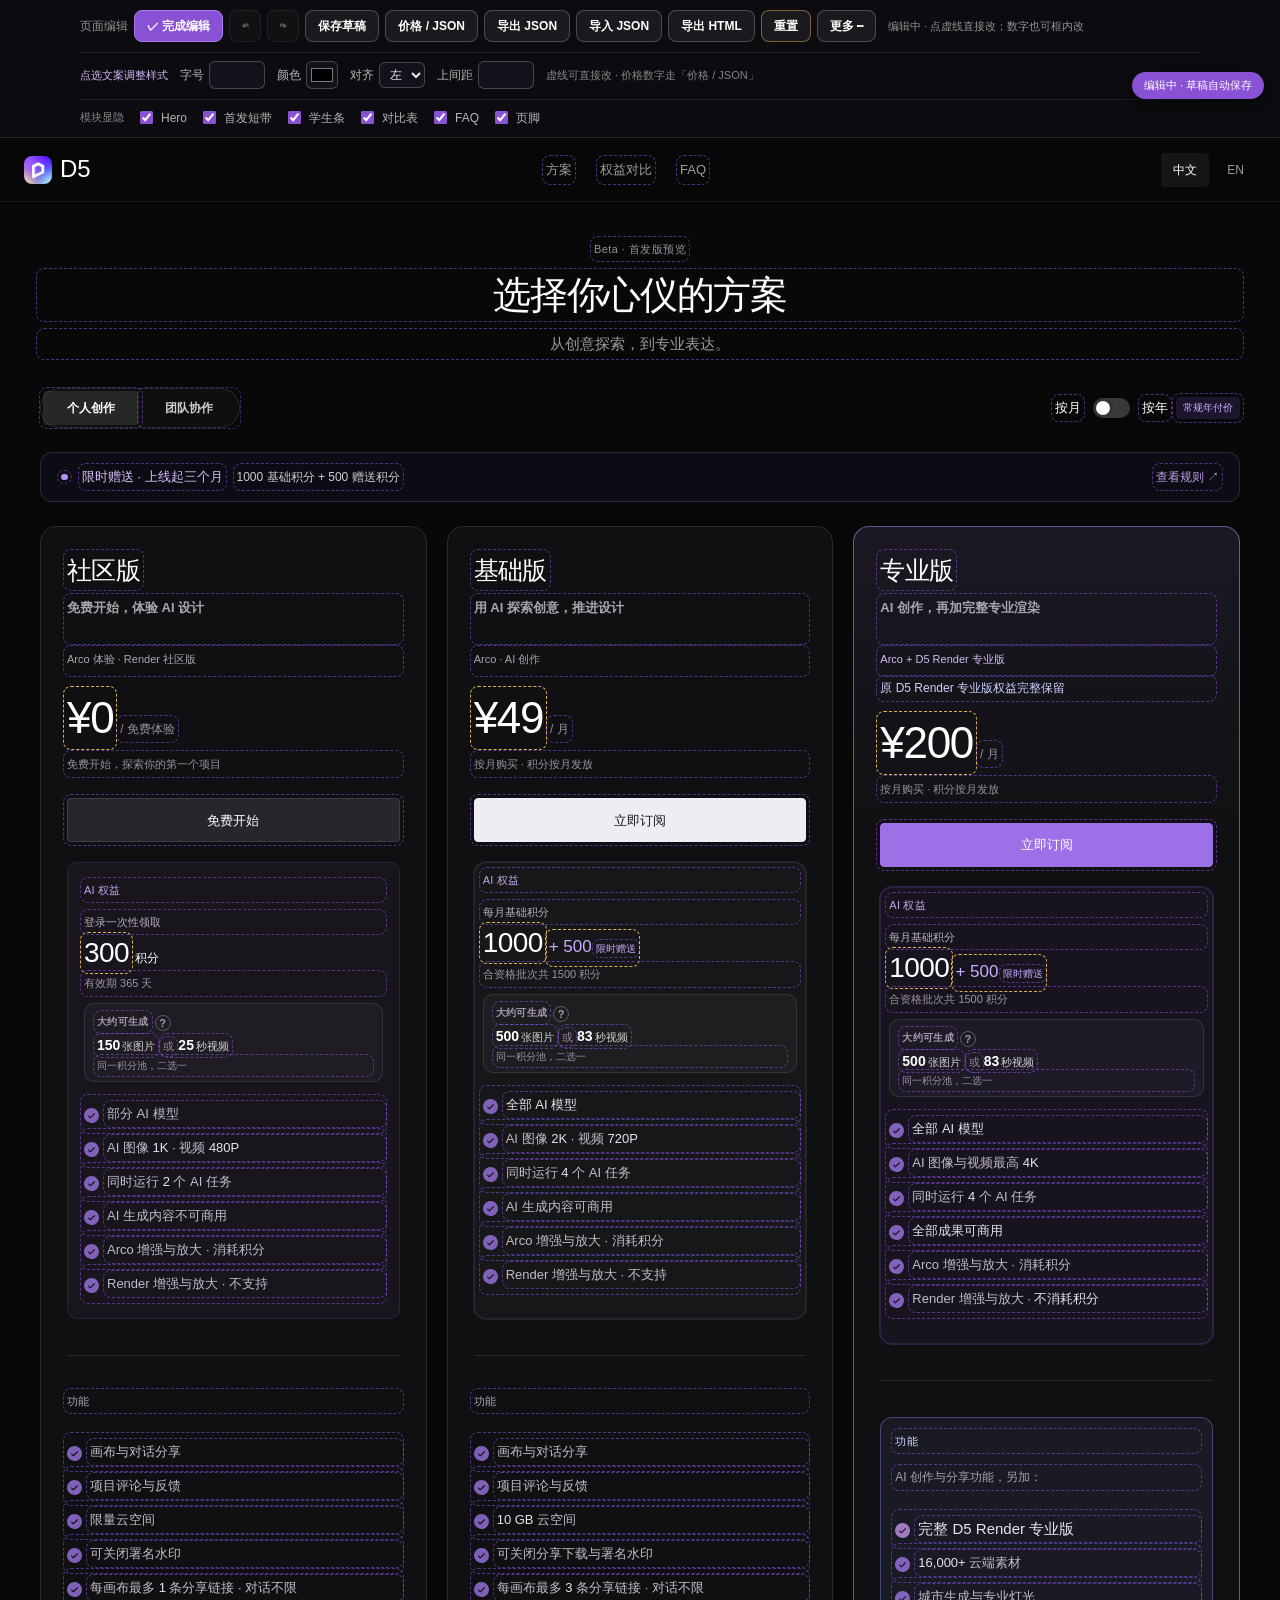
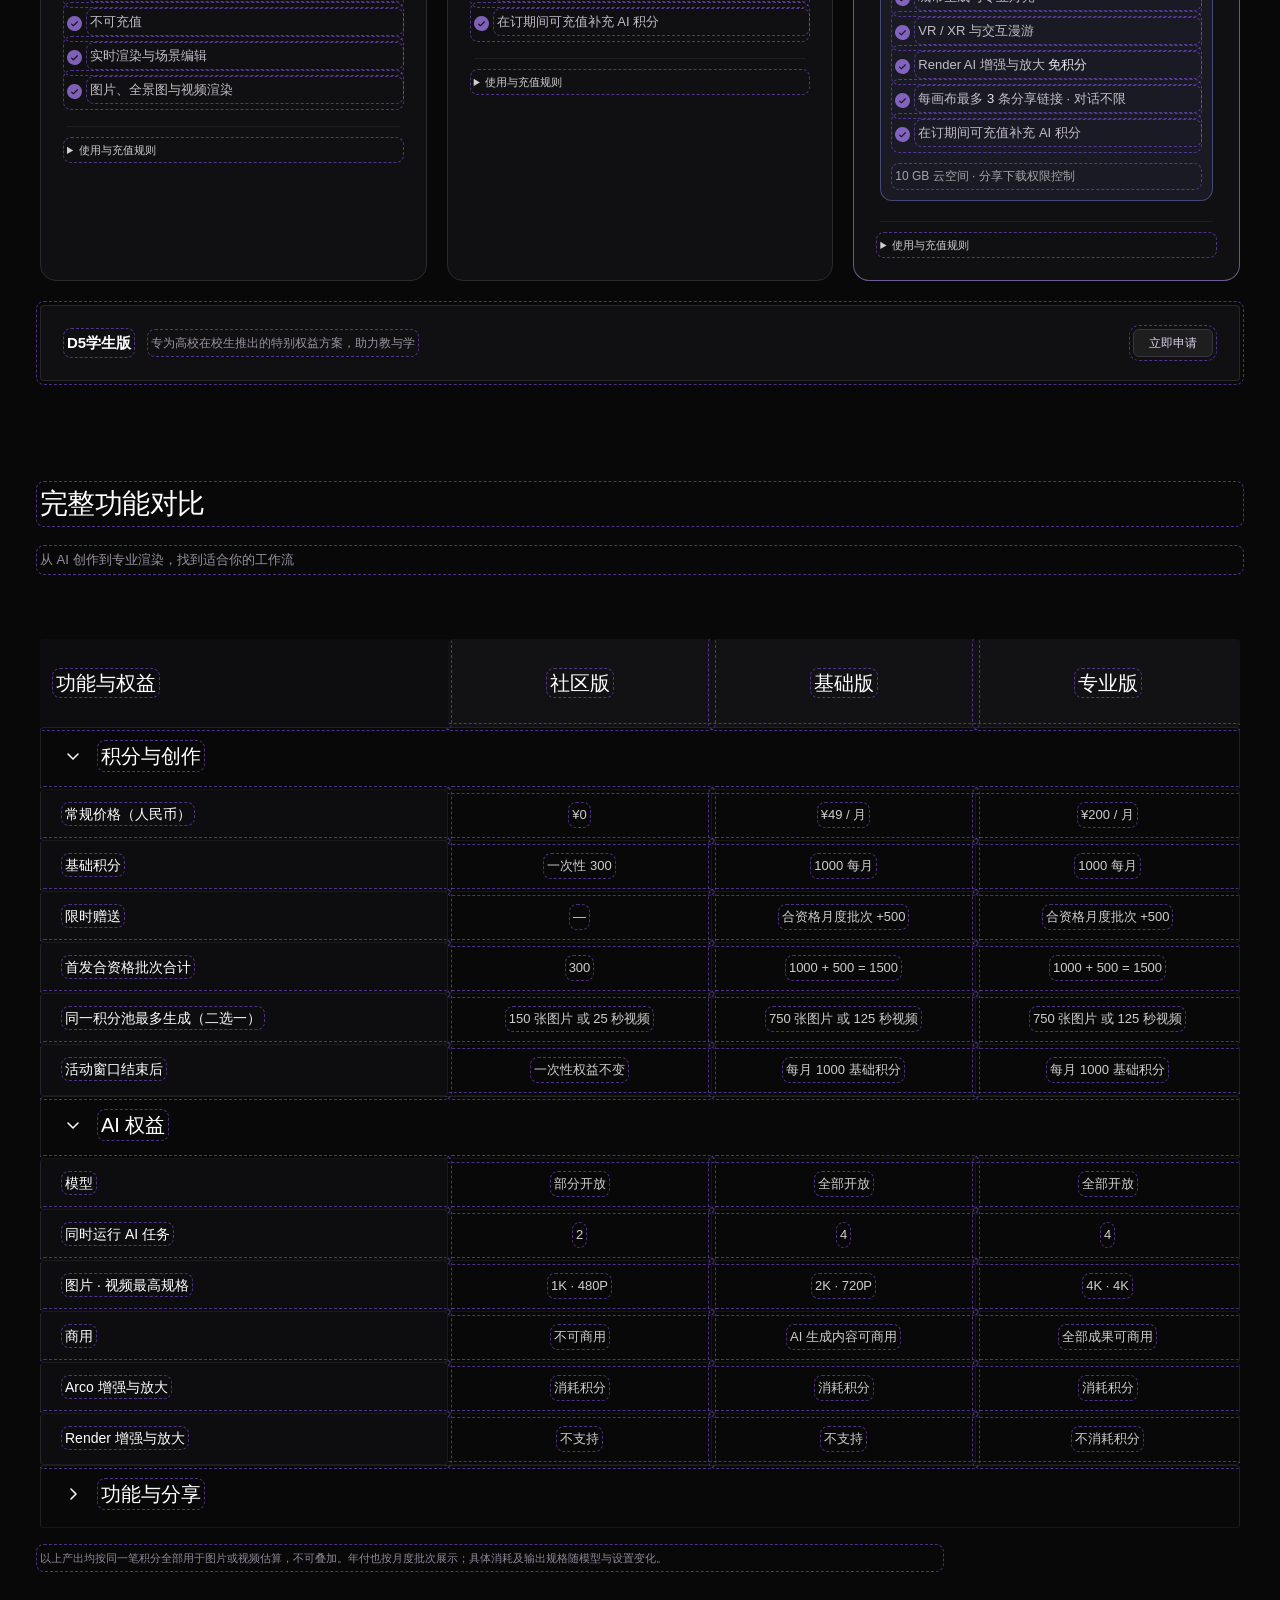
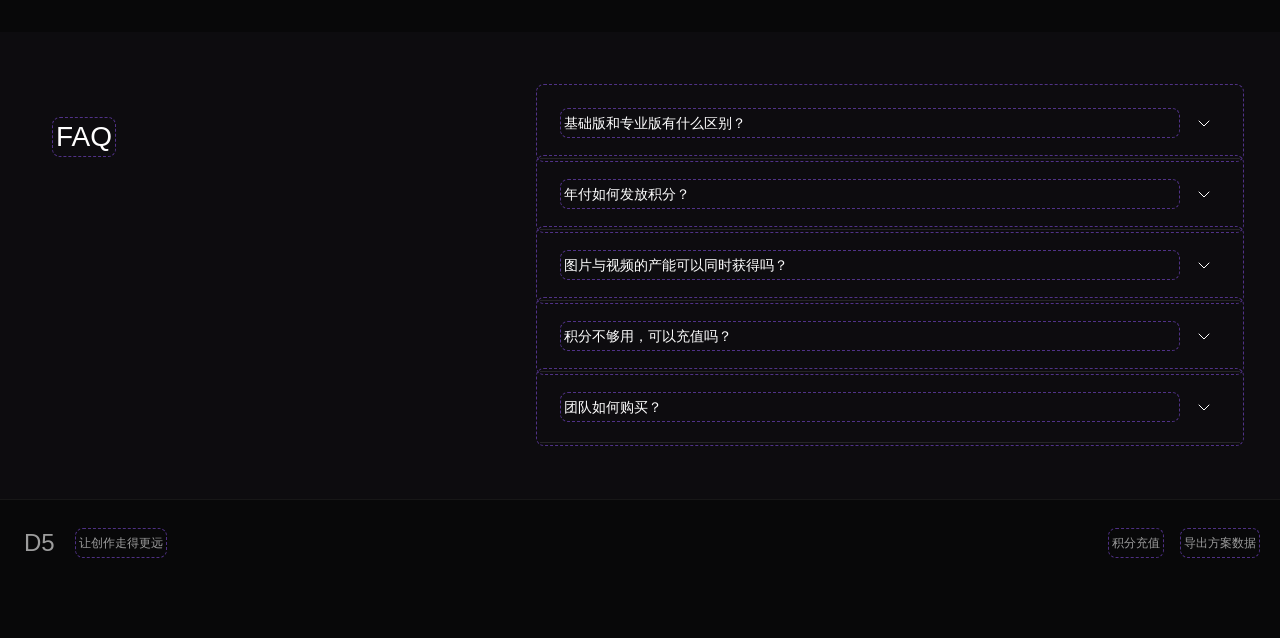
==== commit a54555ce: "Deploy estimate-inline pricing beta (20261015). Put image and video capacity on one row with smaller" ====
--- a/index.html
+++ b/index.html
@@ -8,9 +8,9 @@
   <meta name="description" content="D5 首发方案：基础版与专业版每月 1000 基础积分，首发合资格批次加赠 500。">
   <title>D5 · 首发方案 Beta</title>
   <link rel="icon" href="assets/d5-logo.png">
-  <link rel="stylesheet" href="styles.css?v=20261015-xianzhi-zengsong">
-  <link rel="stylesheet" href="beta.css?v=20261015-xianzhi-zengsong">
-  <link rel="stylesheet" href="editor.css?v=20261015-xianzhi-zengsong">
+  <link rel="stylesheet" href="styles.css?v=20261015-estimate-inline">
+  <link rel="stylesheet" href="beta.css?v=20261015-estimate-inline">
+  <link rel="stylesheet" href="editor.css?v=20261015-estimate-inline">
 </head>
 <body data-page="pricing">
   <aside class="demo-toolbar" id="d5-editor" aria-label="演示与编辑工具栏">
@@ -116,12 +116,12 @@
   <footer class="beta-footer" data-module="footer"><a class="brand" href="#pricing"><span>D5</span></a><span data-edit-key="footer.tagline" data-zh="让创作走得更远" data-en="Take your creativity further"></span><div class="footer-links"><a href="topup.html" data-zh="积分充值" data-en="Credit top-ups"></a><button type="button" data-export data-zh="导出方案数据" data-en="Export plan data"></button></div></footer>
   <dialog id="order-preview" aria-labelledby="preview-title" aria-describedby="preview-demo"><div id="preview-content"></div></dialog>
   <div class="sr-only" id="announcer" role="status" aria-live="polite"></div>
-  <script src="data.js?v=20261015-xianzhi-zengsong"></script>
-  <script src="i18n-sync.js?v=20261015-xianzhi-zengsong"></script>
-  <script src="business.js?v=20261015-xianzhi-zengsong"></script>
-  <script src="app.js?v=20261015-xianzhi-zengsong"></script>
-  <script src="flows.js?v=20261015-xianzhi-zengsong"></script>
-  <script src="editor.js?v=20261015-xianzhi-zengsong"></script>
-  <script src="cloud-sync.js?v=20261015-xianzhi-zengsong"></script>
+  <script src="data.js?v=20261015-estimate-inline"></script>
+  <script src="i18n-sync.js?v=20261015-estimate-inline"></script>
+  <script src="business.js?v=20261015-estimate-inline"></script>
+  <script src="app.js?v=20261015-estimate-inline"></script>
+  <script src="flows.js?v=20261015-estimate-inline"></script>
+  <script src="editor.js?v=20261015-estimate-inline"></script>
+  <script src="cloud-sync.js?v=20261015-estimate-inline"></script>
 </body>
 </html>
--- a/styles.css
+++ b/styles.css
@@ -567,5 +567,7 @@
 /* Personal allowance translated into output, not a duplicate tier selector. */
 .generation-output { font-size:18px; line-height:1.5; color:var(--text-80); }
 .generation-output b { font-size:23px; font-weight:600; color:var(--text); }
+.generation-output-row { display:flex; flex-direction:row; flex-wrap:nowrap; align-items:baseline; gap:8px; white-space:nowrap; }
+.generation-output-row .generation-output { display:inline-flex; align-items:baseline; white-space:nowrap; }
 .generation-or { font-size:13px; color:var(--text-60); margin-right:4px; }
 .generation-assumptions { margin-top:4px; }
--- a/beta.css
+++ b/beta.css
@@ -144,16 +144,25 @@
 .credit-amount small { font-size:10px; font-weight:400; }
 .credit-basis { color:#9e93ab; font-size:11px; line-height:19px; }
 body[data-page="pricing"] .capacity-zone {
-  display:flex; flex-direction:column; gap:6px;
-  margin-top:14px; padding:14px 14px 12px;
-  border:1px solid rgba(255,255,255,.1); border-radius:12px;
+  display:flex; flex-direction:column; gap:3px;
+  margin-top:10px; padding:10px 12px 8px;
+  border:1px solid rgba(255,255,255,.1); border-radius:10px;
   background:rgba(255,255,255,.03);
 }
-body[data-page="pricing"] .capacity-label { font-size:11px; font-weight:600; letter-spacing:.03em; color:#a69bb2; line-height:18px; text-transform:none; }
-body[data-page="pricing"] .generation-output { display:block; font-size:17px; line-height:1.45; color:var(--text-80); white-space:normal; }
-body[data-page="pricing"] .generation-output b { font-size:22px; font-weight:600; line-height:1.2; color:#fff; }
-body[data-page="pricing"] .generation-or { margin-right:4px; margin-left:0; color:#958a9f; font-size:12px; }
-body[data-page="pricing"] .pool-note { font-size:11px; line-height:17px; margin-top:2px; color:#9e93ab; }
+body[data-page="pricing"] .capacity-label { font-size:10px; font-weight:600; letter-spacing:.03em; color:#a69bb2; line-height:16px; text-transform:none; }
+body[data-page="pricing"] .generation-output-row {
+  display:flex; flex-direction:row; flex-wrap:nowrap; align-items:baseline; gap:4px 8px;
+  white-space:nowrap; width:100%;
+}
+body[data-page="pricing"] .generation-output-row .generation-output {
+  display:inline-flex; flex:0 0 auto; align-items:baseline; gap:2px;
+  font-size:11px; line-height:1.2; color:var(--text-80); white-space:nowrap;
+}
+body[data-page="pricing"] .generation-output-row .generation-output b {
+  font-size:14px; font-weight:600; line-height:1.2; color:#fff;
+}
+body[data-page="pricing"] .generation-or { margin:0 2px 0 0; color:#958a9f; font-size:11px; }
+body[data-page="pricing"] .pool-note { font-size:10px; line-height:15px; margin-top:1px; color:#9e93ab; }
 body[data-page="pricing"] .generation-assumptions { font-size:11px; margin-top:4px; }
 body[data-page="pricing"] .generation-assumptions summary { color:#a299ae; cursor:pointer; }
 body[data-page="pricing"] .plan-list { gap:10px; margin-top:16px; }
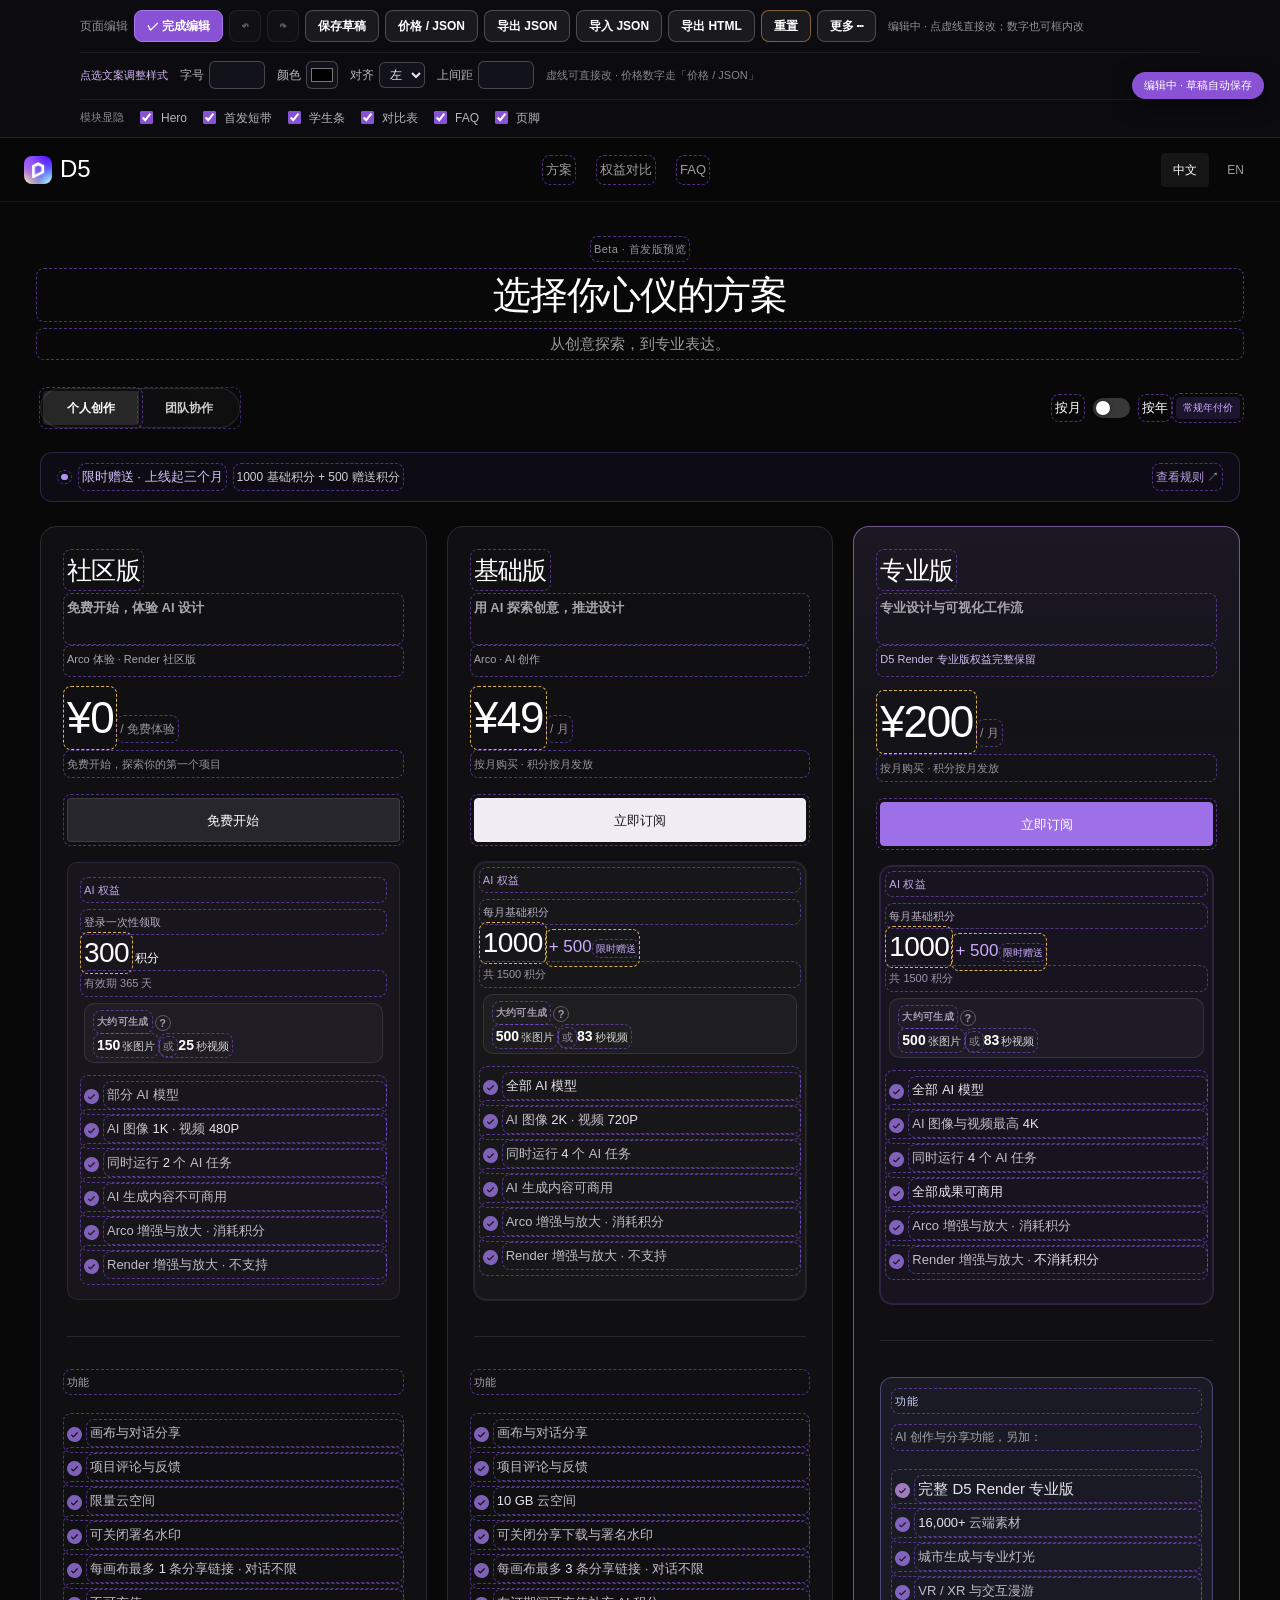
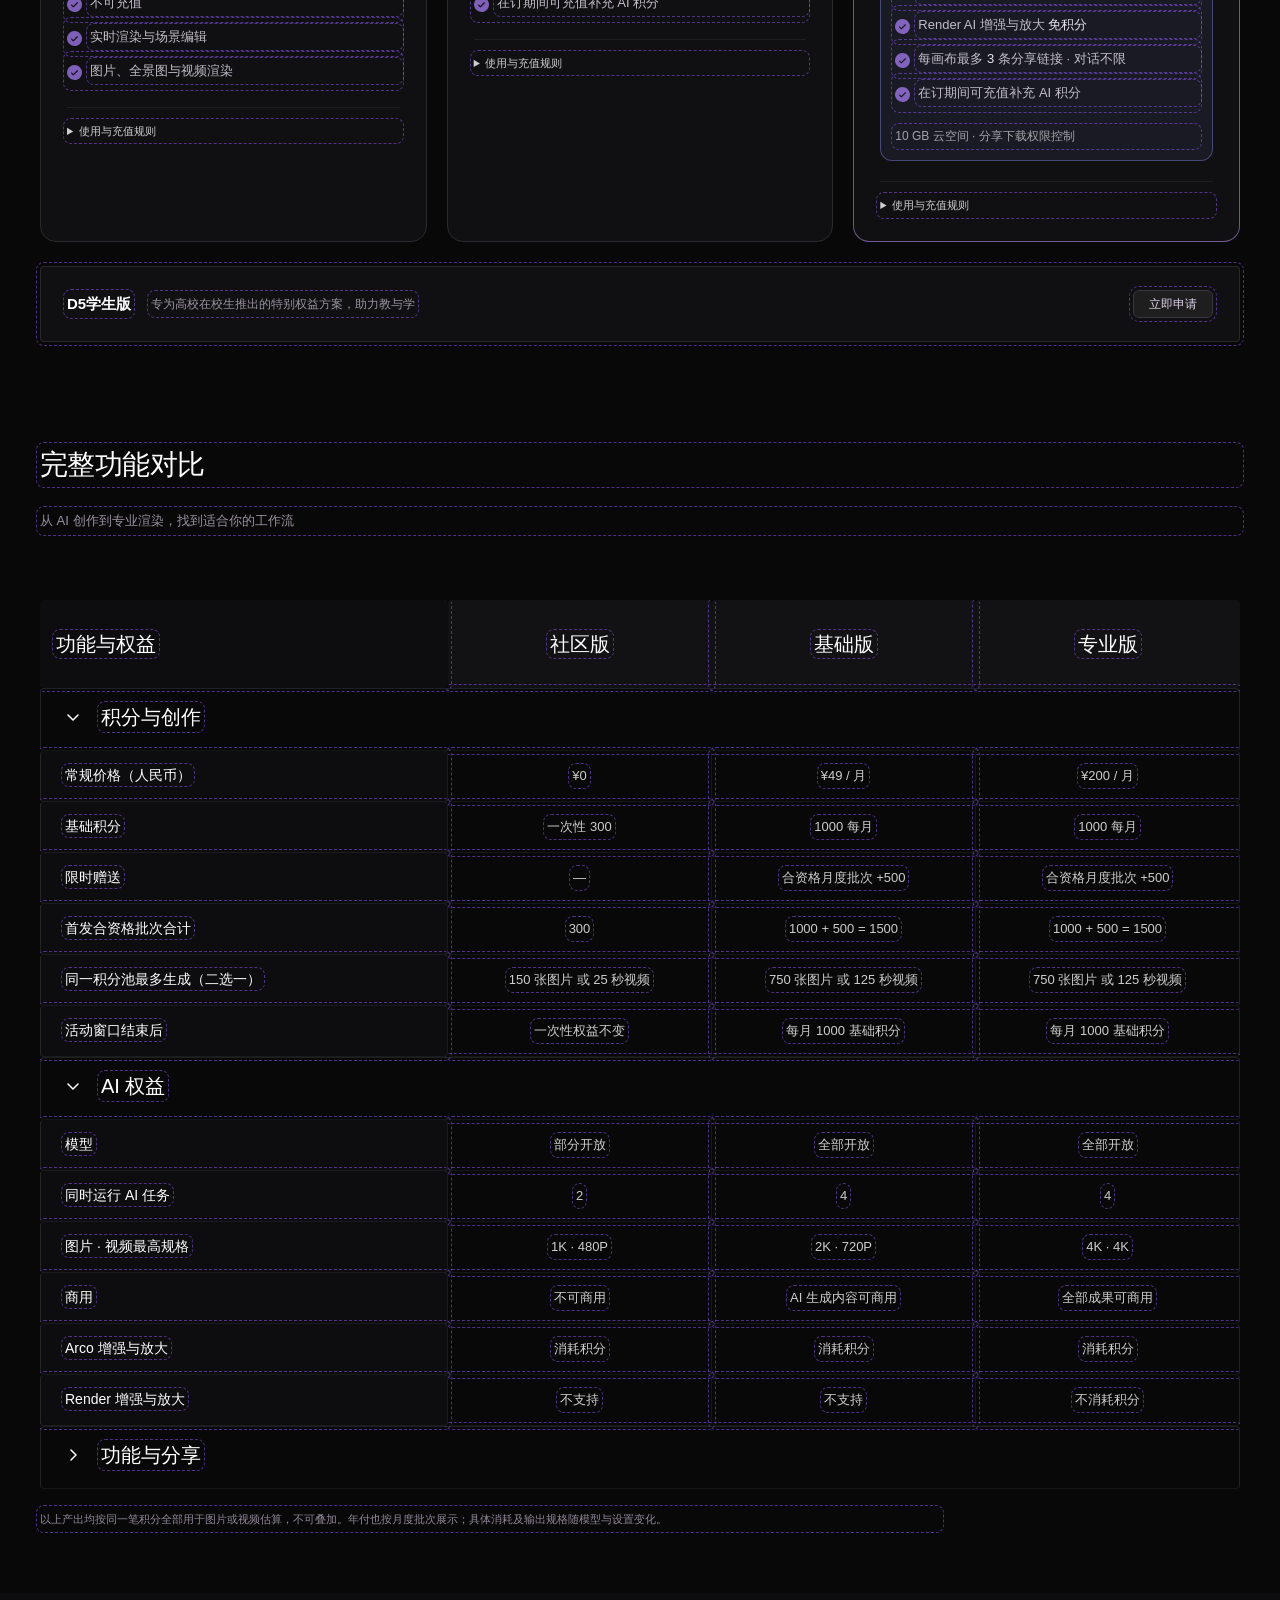
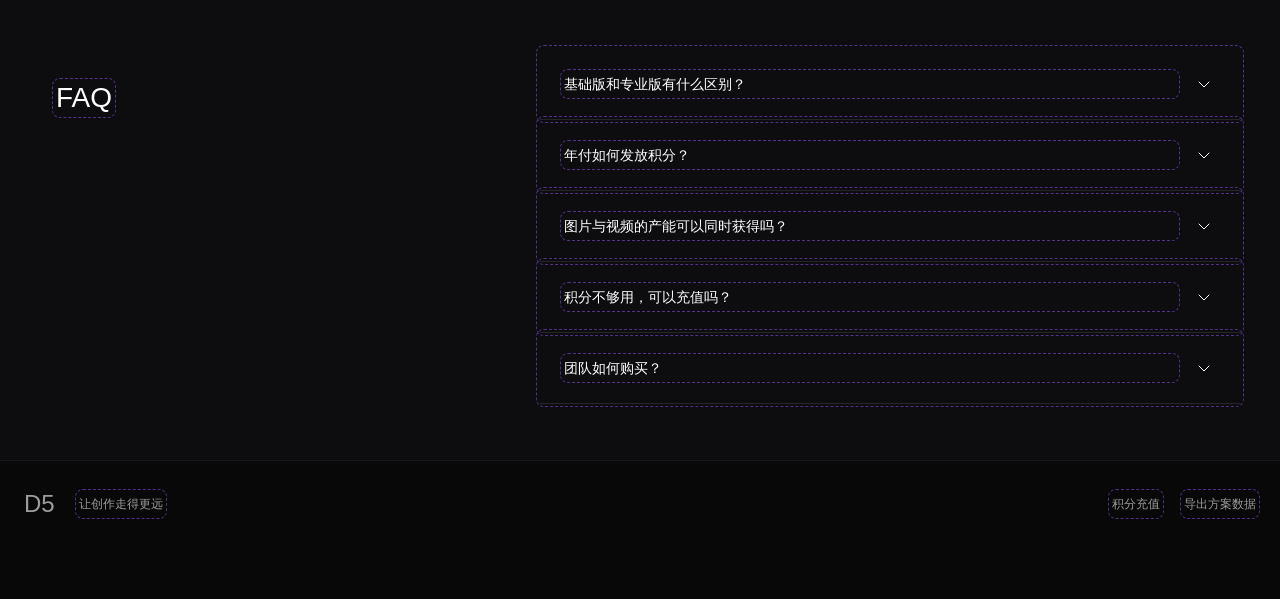
==== commit b608cad1: "Solidify live Pages hand-edits into pricing defaults. Bake cleared pool notes, Pro scope and card co" ====
--- a/index.html
+++ b/index.html
@@ -8,9 +8,9 @@
   <meta name="description" content="D5 首发方案：基础版与专业版每月 1000 基础积分，首发合资格批次加赠 500。">
   <title>D5 · 首发方案 Beta</title>
   <link rel="icon" href="assets/d5-logo.png">
-  <link rel="stylesheet" href="styles.css?v=20261015-estimate-inline">
-  <link rel="stylesheet" href="beta.css?v=20261015-estimate-inline">
-  <link rel="stylesheet" href="editor.css?v=20261015-estimate-inline">
+  <link rel="stylesheet" href="styles.css?v=20261015-solidify-pages">
+  <link rel="stylesheet" href="beta.css?v=20261015-solidify-pages">
+  <link rel="stylesheet" href="editor.css?v=20261015-solidify-pages">
 </head>
 <body data-page="pricing">
   <aside class="demo-toolbar" id="d5-editor" aria-label="演示与编辑工具栏">
@@ -116,12 +116,12 @@
   <footer class="beta-footer" data-module="footer"><a class="brand" href="#pricing"><span>D5</span></a><span data-edit-key="footer.tagline" data-zh="让创作走得更远" data-en="Take your creativity further"></span><div class="footer-links"><a href="topup.html" data-zh="积分充值" data-en="Credit top-ups"></a><button type="button" data-export data-zh="导出方案数据" data-en="Export plan data"></button></div></footer>
   <dialog id="order-preview" aria-labelledby="preview-title" aria-describedby="preview-demo"><div id="preview-content"></div></dialog>
   <div class="sr-only" id="announcer" role="status" aria-live="polite"></div>
-  <script src="data.js?v=20261015-estimate-inline"></script>
-  <script src="i18n-sync.js?v=20261015-estimate-inline"></script>
-  <script src="business.js?v=20261015-estimate-inline"></script>
-  <script src="app.js?v=20261015-estimate-inline"></script>
-  <script src="flows.js?v=20261015-estimate-inline"></script>
-  <script src="editor.js?v=20261015-estimate-inline"></script>
-  <script src="cloud-sync.js?v=20261015-estimate-inline"></script>
+  <script src="data.js?v=20261015-solidify-pages"></script>
+  <script src="i18n-sync.js?v=20261015-solidify-pages"></script>
+  <script src="business.js?v=20261015-solidify-pages"></script>
+  <script src="app.js?v=20261015-solidify-pages"></script>
+  <script src="flows.js?v=20261015-solidify-pages"></script>
+  <script src="editor.js?v=20261015-solidify-pages"></script>
+  <script src="cloud-sync.js?v=20261015-solidify-pages"></script>
 </body>
 </html>
--- a/beta.css
+++ b/beta.css
@@ -539,3 +539,13 @@
     font-size: 12px;
   }
 }
+
+
+/* solidify empty collapse */
+body[data-page="pricing"] .pool-note:empty,
+body[data-page="pricing"] .pro-retained:empty,
+body[data-page="pricing"] li:has(> span:empty) {
+  display: none !important;
+}
+body[data-page="pricing"] .plan-list li[hidden] { display: none !important; margin: 0; padding: 0; height: 0; }
+body[data-page="pricing"] .product-scope.pro-anchor { margin-bottom: 4px; }
